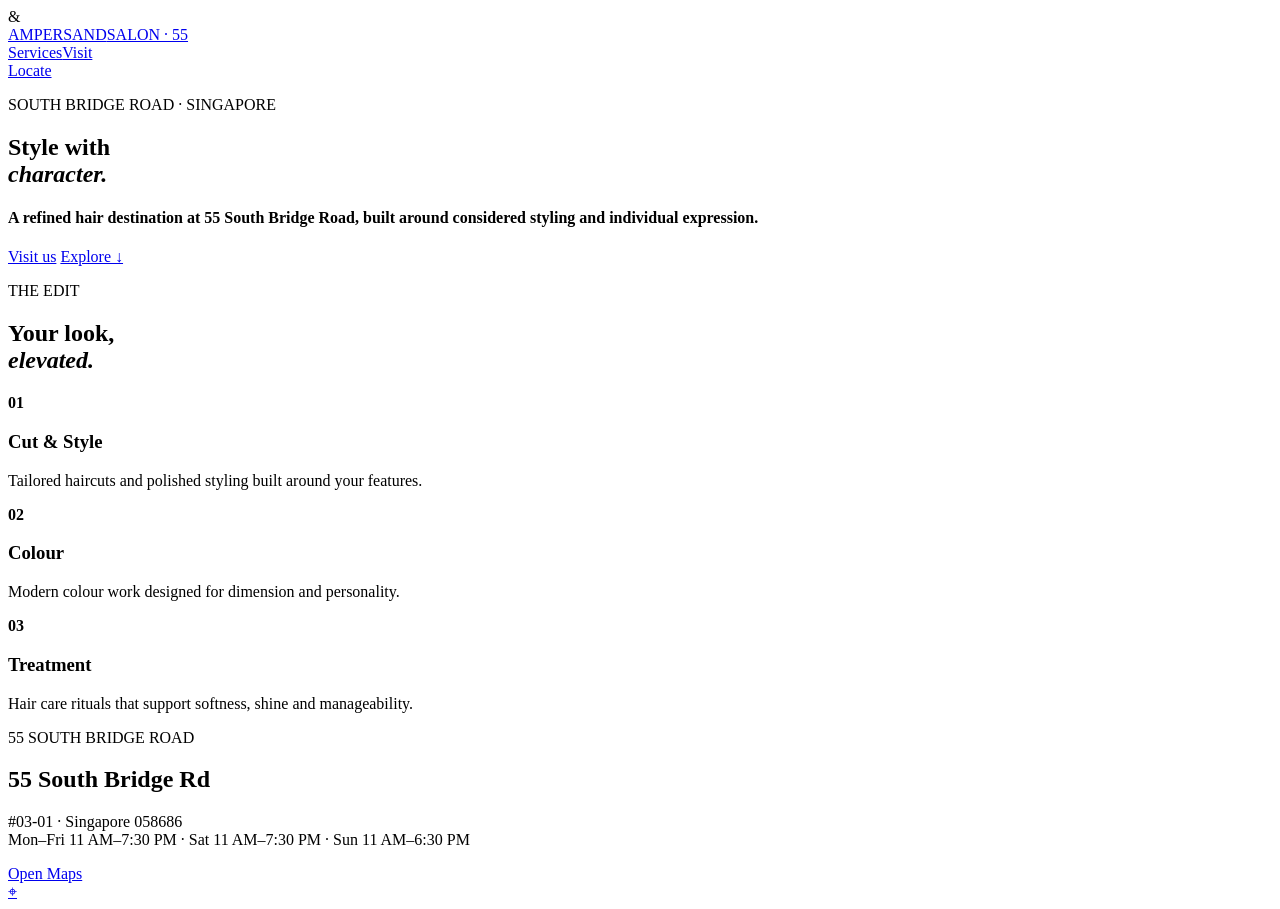
==== index.html @ 70ed7256 "Build Salon 7 website — The Ampersand Salon" ====
<!doctype html><html><head><meta charset="utf-8"><meta name="viewport" content="width=device-width,initial-scale=1"><title>The Ampersand Salon (55) — Singapore</title><link rel="stylesheet" href="style.css"></head><body><div id="loader">&amp;</div><header><a class="logo" href="#home">AMPERSAND<span>SALON · 55</span></a><nav><a href="#services">Services</a><a href="#visit">Visit</a></nav><a class="cta" href="https://www.google.com/maps/search/?api=1&query=55%20South%20Bridge%20Road%20Singapore%20058686">Locate</a></header><main><section id="home" class="hero"><p>SOUTH BRIDGE ROAD · SINGAPORE</p><h1>Style with<br><i>character.</i></h1><h4>A refined hair destination at 55 South Bridge Road, built around considered styling and individual expression.</h4><div><a class="cta" href="#visit">Visit us</a> <a href="#services">Explore ↓</a></div></section><section id="services"><p>THE EDIT</p><h2>Your look,<br><i>elevated.</i></h2><div class="grid"><article><b>01</b><h3>Cut & Style</h3><p>Tailored haircuts and polished styling built around your features.</p></article><article><b>02</b><h3>Colour</h3><p>Modern colour work designed for dimension and personality.</p></article><article><b>03</b><h3>Treatment</h3><p>Hair care rituals that support softness, shine and manageability.</p></article></div></section><section id="visit"><p>55 SOUTH BRIDGE ROAD</p><h2>55 South Bridge Rd</h2><p>#03-01 · Singapore 058686<br>Mon–Fri 11 AM–7:30 PM · Sat 11 AM–7:30 PM · Sun 11 AM–6:30 PM</p><a class="cta" href="https://www.google.com/maps/search/?api=1&query=55%20South%20Bridge%20Road%20Singapore%20058686">Open Maps</a></section></main><a class="float" href="https://www.google.com/maps/search/?api=1&query=55%20South%20Bridge%20Road%20Singapore%20058686">⌖</a><script src="script.js"></script></body></html>
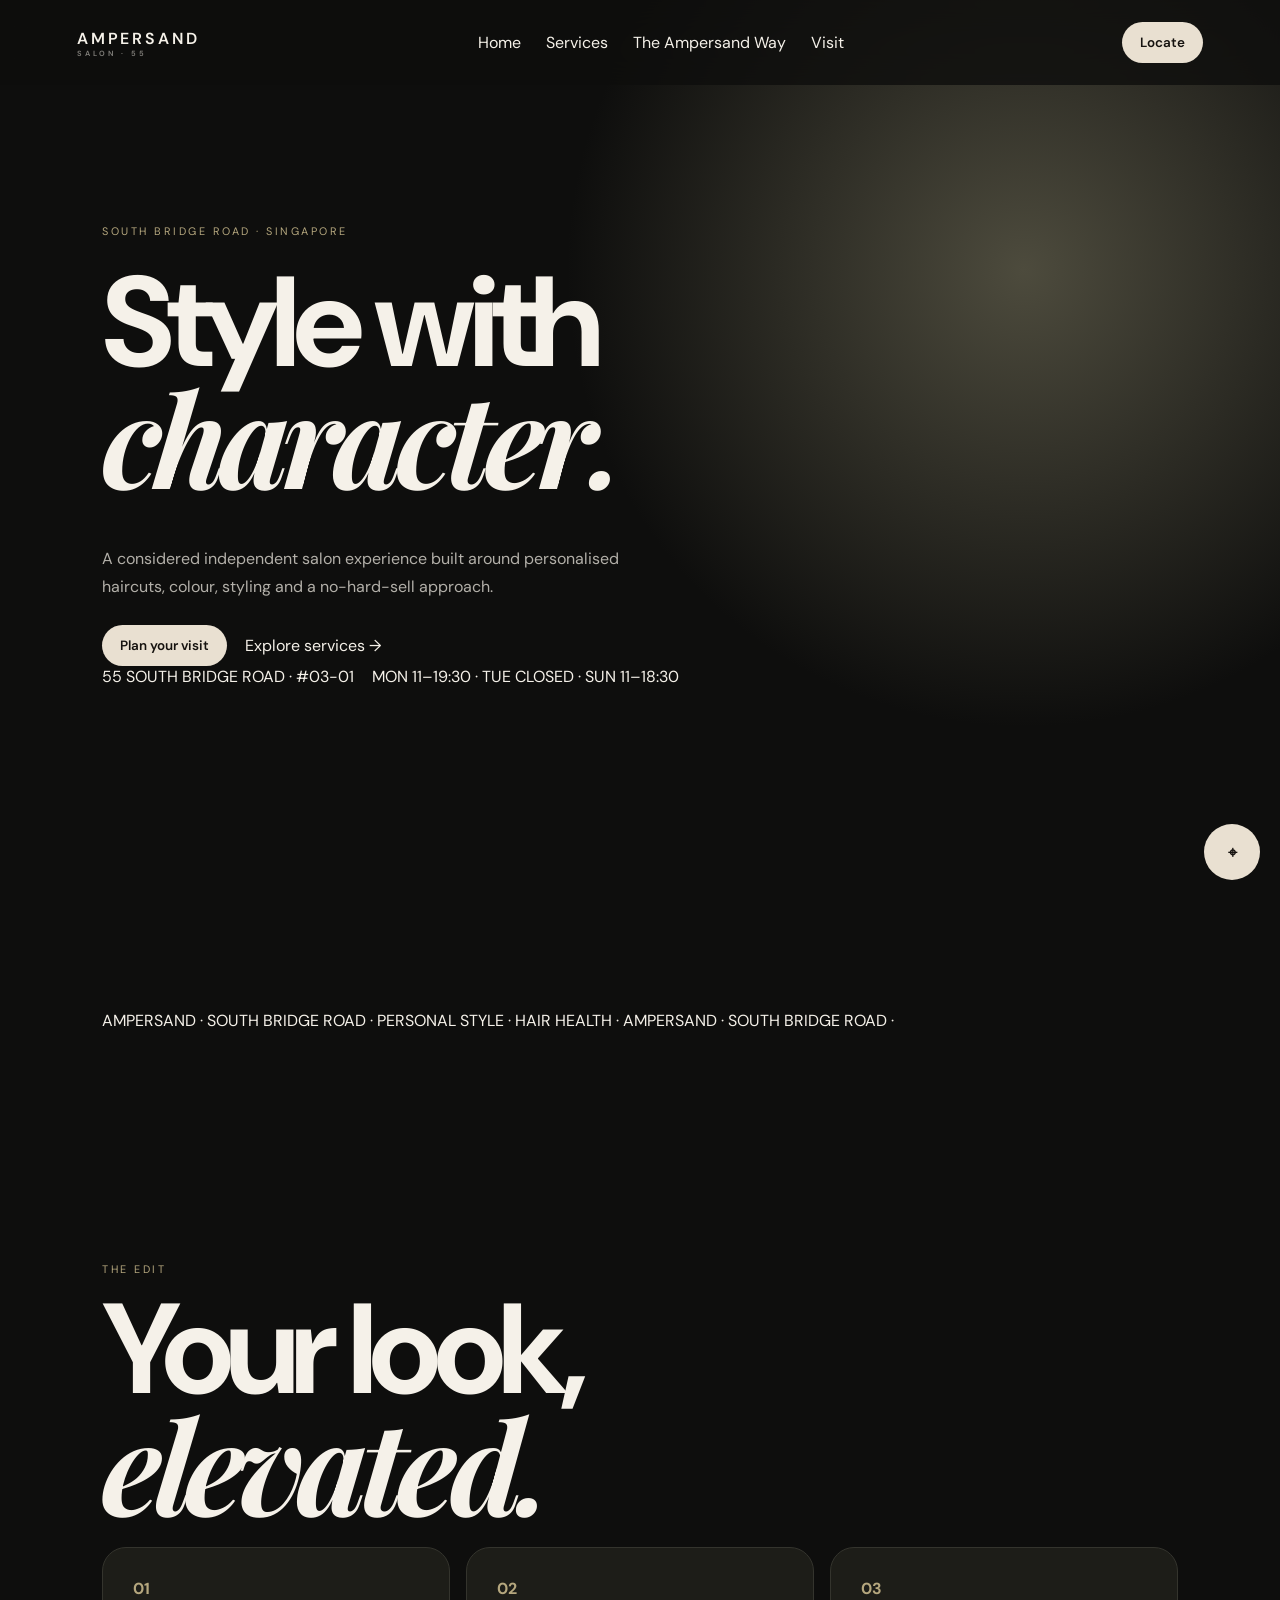
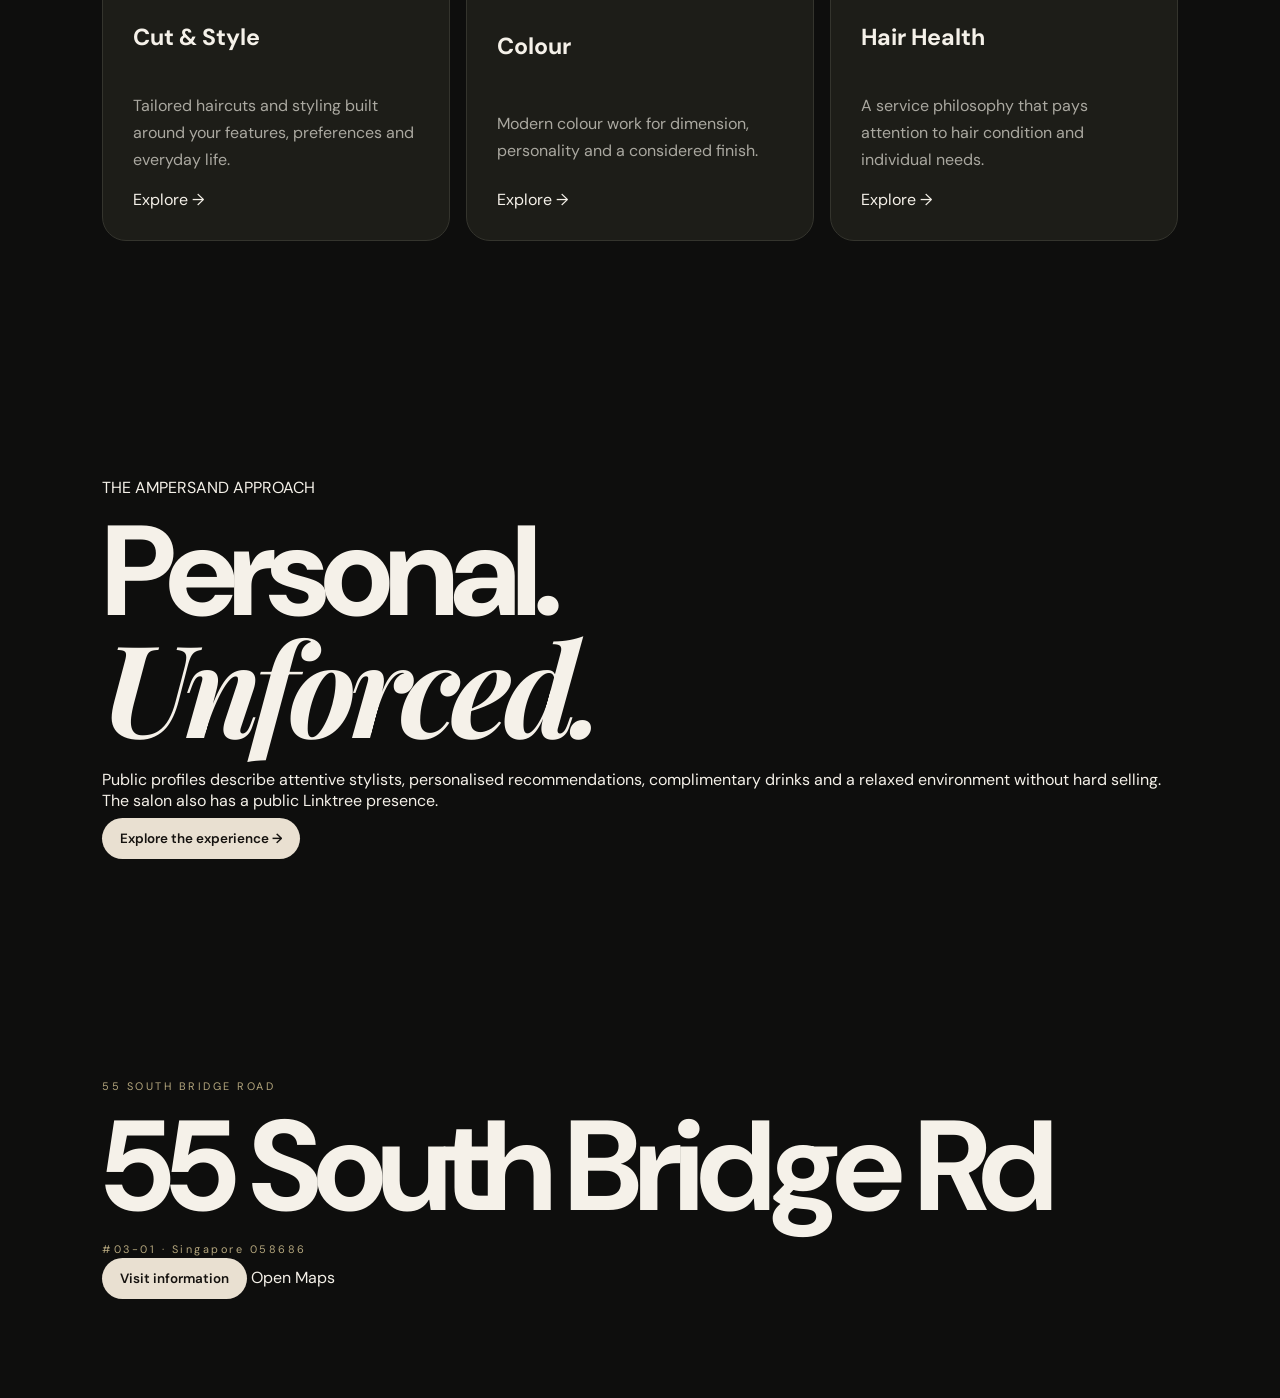
==== commit 38afa494: "Upgrade Salon 7 homepage to multi-page premium experience" ====
--- a/index.html
+++ b/index.html
@@ -1 +1 @@
-<!doctype html><html><head><meta charset="utf-8"><meta name="viewport" content="width=device-width,initial-scale=1"><title>The Ampersand Salon (55) — Singapore</title><link rel="stylesheet" href="style.css"></head><body><div id="loader">&amp;</div><header><a class="logo" href="#home">AMPERSAND<span>SALON · 55</span></a><nav><a href="#services">Services</a><a href="#visit">Visit</a></nav><a class="cta" href="https://www.google.com/maps/search/?api=1&query=55%20South%20Bridge%20Road%20Singapore%20058686">Locate</a></header><main><section id="home" class="hero"><p>SOUTH BRIDGE ROAD · SINGAPORE</p><h1>Style with<br><i>character.</i></h1><h4>A refined hair destination at 55 South Bridge Road, built around considered styling and individual expression.</h4><div><a class="cta" href="#visit">Visit us</a> <a href="#services">Explore ↓</a></div></section><section id="services"><p>THE EDIT</p><h2>Your look,<br><i>elevated.</i></h2><div class="grid"><article><b>01</b><h3>Cut & Style</h3><p>Tailored haircuts and polished styling built around your features.</p></article><article><b>02</b><h3>Colour</h3><p>Modern colour work designed for dimension and personality.</p></article><article><b>03</b><h3>Treatment</h3><p>Hair care rituals that support softness, shine and manageability.</p></article></div></section><section id="visit"><p>55 SOUTH BRIDGE ROAD</p><h2>55 South Bridge Rd</h2><p>#03-01 · Singapore 058686<br>Mon–Fri 11 AM–7:30 PM · Sat 11 AM–7:30 PM · Sun 11 AM–6:30 PM</p><a class="cta" href="https://www.google.com/maps/search/?api=1&query=55%20South%20Bridge%20Road%20Singapore%20058686">Open Maps</a></section></main><a class="float" href="https://www.google.com/maps/search/?api=1&query=55%20South%20Bridge%20Road%20Singapore%20058686">⌖</a><script src="script.js"></script></body></html>+<!doctype html><html lang="en"><head><meta charset="utf-8"><meta name="viewport" content="width=device-width,initial-scale=1"><title>The Ampersand Salon (55) — Singapore</title><link rel="stylesheet" href="style.css"><link rel="stylesheet" href="site.css"></head><body><div id="loader">&amp;</div><header><a class="logo" href="index.html">AMPERSAND<span>SALON · 55</span></a><nav><a href="index.html">Home</a><a href="services.html">Services</a><a href="experience.html">The Ampersand Way</a><a href="contact.html">Visit</a></nav><a class="cta" href="https://www.google.com/maps/search/?api=1&query=55%20South%20Bridge%20Road%20Singapore%20058686">Locate</a></header><main><section class="hero"><div class="orb"></div><p>SOUTH BRIDGE ROAD · SINGAPORE</p><h1>Style with<br><i>character.</i></h1><h4>A considered independent salon experience built around personalised haircuts, colour, styling and a no-hard-sell approach.</h4><div><a class="cta magnetic" href="contact.html">Plan your visit</a> <a href="services.html">Explore services →</a></div><div class="hero-meta"><span>55 SOUTH BRIDGE ROAD · #03-01</span><span>MON 11–19:30 · TUE CLOSED · SUN 11–18:30</span></div></section><section class="marquee"><div>AMPERSAND · SOUTH BRIDGE ROAD · PERSONAL STYLE · HAIR HEALTH · AMPERSAND · SOUTH BRIDGE ROAD ·</div></section><section class="section reveal"><p>THE EDIT</p><h2>Your look,<br><i>elevated.</i></h2><div class="grid"><article class="tilt"><b>01</b><h3>Cut & Style</h3><p>Tailored haircuts and styling built around your features, preferences and everyday life.</p><a href="services.html#cuts">Explore →</a></article><article class="tilt"><b>02</b><h3>Colour</h3><p>Modern colour work for dimension, personality and a considered finish.</p><a href="services.html#colour">Explore →</a></article><article class="tilt"><b>03</b><h3>Hair Health</h3><p>A service philosophy that pays attention to hair condition and individual needs.</p><a href="experience.html#health">Explore →</a></article></div></section><section class="feature reveal"><div><p>THE AMPERSAND APPROACH</p><h2>Personal.<br><i>Unforced.</i></h2></div><div><p>Public profiles describe attentive stylists, personalised recommendations, complimentary drinks and a relaxed environment without hard selling. The salon also has a public Linktree presence.</p><a class="cta" href="experience.html">Explore the experience →</a></div></section><section class="visit reveal"><p>55 SOUTH BRIDGE ROAD</p><h2>55 South Bridge Rd</h2><p>#03-01 · Singapore 058686</p><div><a class="cta" href="contact.html">Visit information</a> <a href="https://www.google.com/maps/search/?api=1&query=55%20South%20Bridge%20Road%20Singapore%20058686">Open Maps</a></div></section></main><a class="float" href="https://www.google.com/maps/search/?api=1&query=55%20South%20Bridge%20Road%20Singapore%20058686">⌖</a><script src="script.js"></script><script src="site.js"></script></body></html>
--- a/style.css
+++ b/style.css
@@ -0,0 +1 @@
+@import url('https://fonts.googleapis.com/css2?family=DM+Sans:wght@400;600&family=Playfair+Display:ital,wght@0,500;1,500&display=swap');*{box-sizing:border-box}html{scroll-behavior:smooth}body{margin:0;background:#0e0e0d;color:#f5f1e9;font-family:DM Sans,sans-serif}header{position:fixed;z-index:5;width:100%;top:0;padding:22px 6vw;display:flex;justify-content:space-between;align-items:center;background:#0e0e0dcc;backdrop-filter:blur(16px)}a{color:inherit;text-decoration:none}.logo{font-weight:600;letter-spacing:.18em}.logo span{display:block;font-size:.47rem;opacity:.5}nav{display:none;gap:25px}.cta{background:#e9e0d1;color:#15120f;padding:12px 18px;border-radius:999px;font-weight:600;font-size:.84rem}.hero{min-height:100svh;padding:150px 8vw;display:flex;flex-direction:column;justify-content:center;background:radial-gradient(circle at 80% 30%,#4d4b3d,transparent 38%)}.hero>p,section>p{font-size:.68rem;letter-spacing:.23em;color:#b5a77e}.hero h1,h2{font-size:clamp(3.3rem,11vw,8rem);line-height:.88;letter-spacing:-.06em;margin:18px 0}.hero i,h2 i{font-family:'Playfair Display',serif}.hero h4{max-width:570px;color:#b3b0a9;line-height:1.7;font-weight:400;margin:25px 0}.hero div{display:flex;gap:18px;flex-wrap:wrap;align-items:center}section:not(.hero){padding:110px 8vw}#services{background:#171714}.grid{display:grid;gap:16px}.grid article{min-height:250px;padding:30px;border:1px solid #34342d;border-radius:24px;background:#1d1d18;display:flex;flex-direction:column;justify-content:space-between;transition:.45s}.grid article:hover{transform:translateY(-8px)}.grid b{color:#b5a77e}.grid h3{font-size:1.45rem}.grid p,#visit p{color:#aaa8a0;line-height:1.7}#visit{text-align:center;background:radial-gradient(circle at 50% 0,#38372d,#0e0e0d 62%)}#visit h2{font-size:clamp(2.7rem,9vw,6rem)}#visit a{display:inline-block;margin:8px}.float{position:fixed;z-index:6;right:20px;bottom:20px;width:56px;height:56px;border-radius:50%;display:grid;place-items:center;background:#e9e0d1;color:#15120f;font-weight:700}#loader{position:fixed;z-index:20;inset:0;display:grid;place-items:center;background:#0e0e0d;font-size:4rem;transition:.8s}@media(min-width:800px){nav{display:flex}.grid{grid-template-columns:repeat(3,1fr)}}
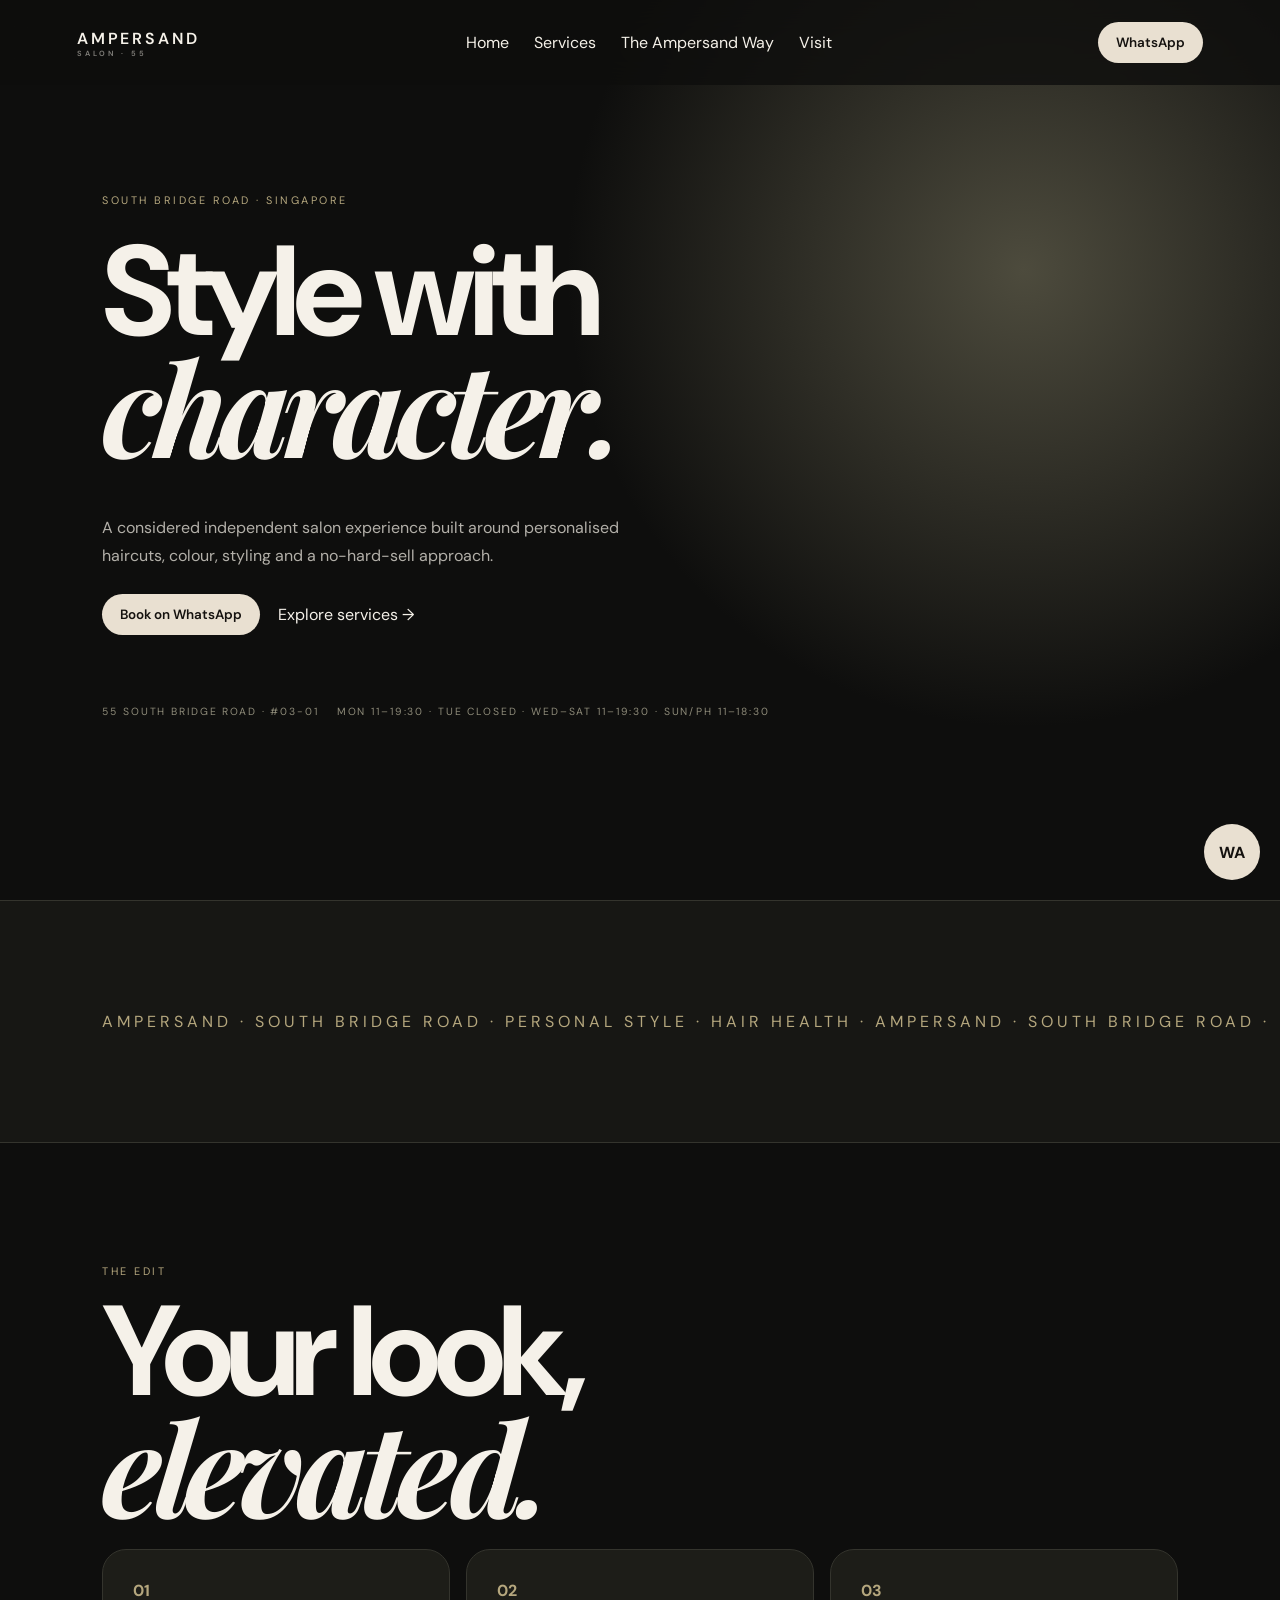
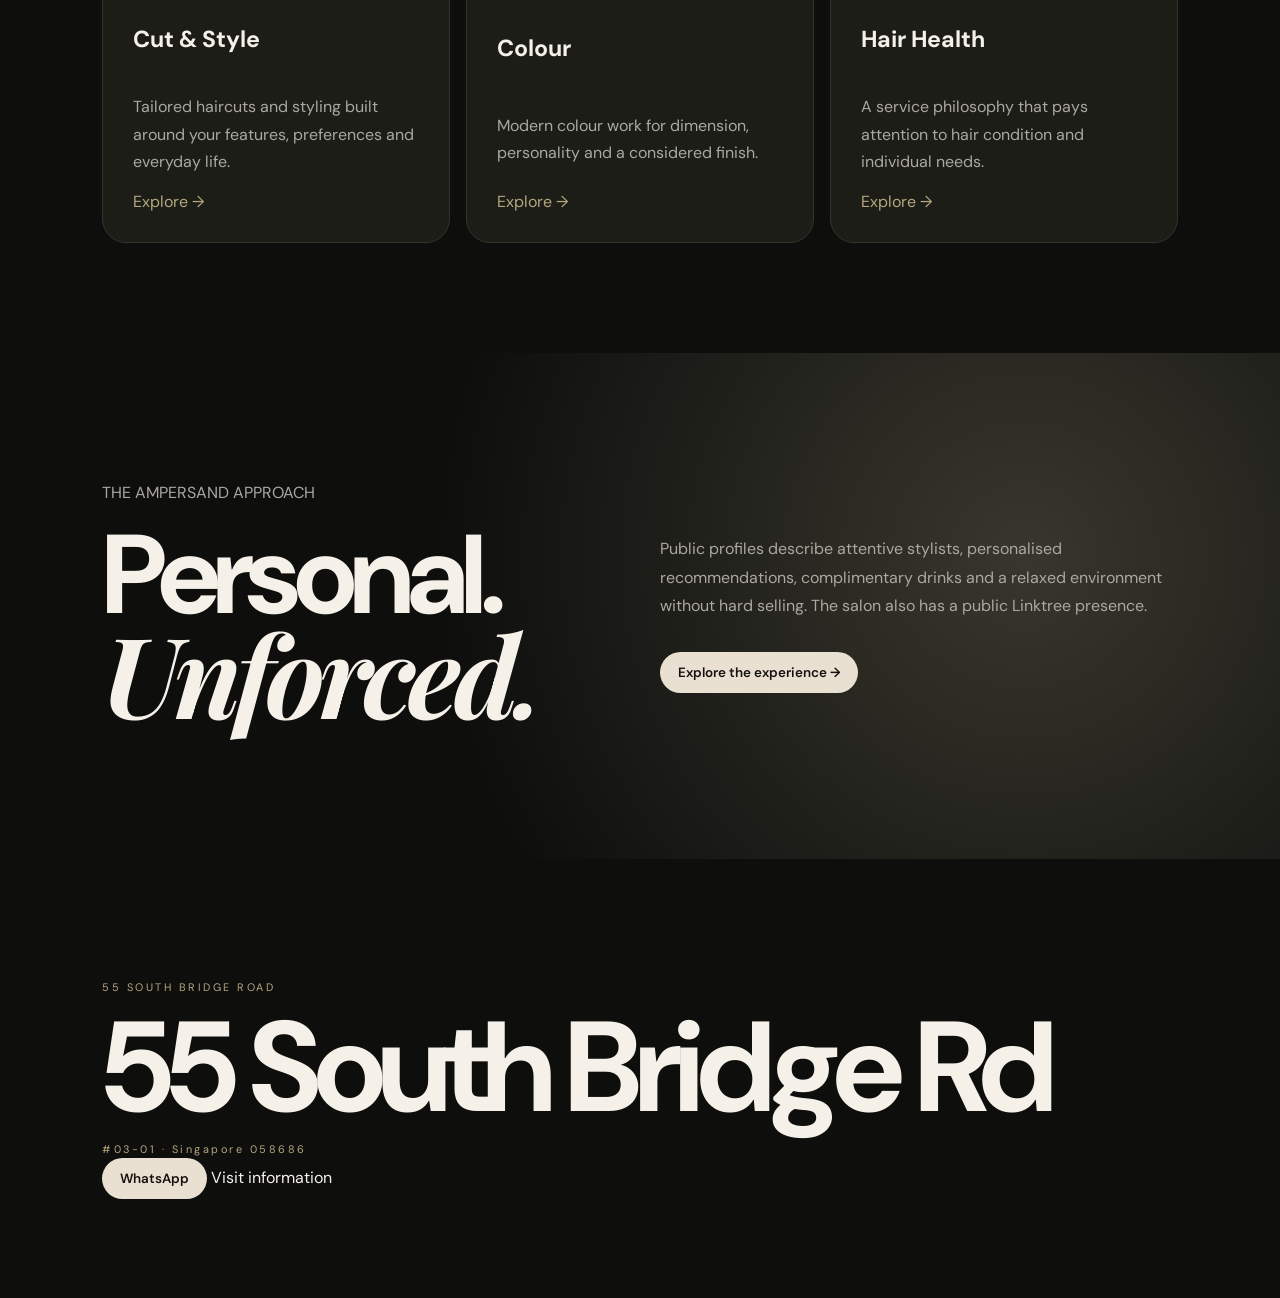
==== commit 2a88f528: "Complete Salon 7 homepage conversion and WhatsApp requirements" ====
--- a/index.html
+++ b/index.html
@@ -1 +1 @@
-<!doctype html><html lang="en"><head><meta charset="utf-8"><meta name="viewport" content="width=device-width,initial-scale=1"><title>The Ampersand Salon (55) — Singapore</title><link rel="stylesheet" href="style.css"><link rel="stylesheet" href="site.css"></head><body><div id="loader">&amp;</div><header><a class="logo" href="index.html">AMPERSAND<span>SALON · 55</span></a><nav><a href="index.html">Home</a><a href="services.html">Services</a><a href="experience.html">The Ampersand Way</a><a href="contact.html">Visit</a></nav><a class="cta" href="https://www.google.com/maps/search/?api=1&query=55%20South%20Bridge%20Road%20Singapore%20058686">Locate</a></header><main><section class="hero"><div class="orb"></div><p>SOUTH BRIDGE ROAD · SINGAPORE</p><h1>Style with<br><i>character.</i></h1><h4>A considered independent salon experience built around personalised haircuts, colour, styling and a no-hard-sell approach.</h4><div><a class="cta magnetic" href="contact.html">Plan your visit</a> <a href="services.html">Explore services →</a></div><div class="hero-meta"><span>55 SOUTH BRIDGE ROAD · #03-01</span><span>MON 11–19:30 · TUE CLOSED · SUN 11–18:30</span></div></section><section class="marquee"><div>AMPERSAND · SOUTH BRIDGE ROAD · PERSONAL STYLE · HAIR HEALTH · AMPERSAND · SOUTH BRIDGE ROAD ·</div></section><section class="section reveal"><p>THE EDIT</p><h2>Your look,<br><i>elevated.</i></h2><div class="grid"><article class="tilt"><b>01</b><h3>Cut & Style</h3><p>Tailored haircuts and styling built around your features, preferences and everyday life.</p><a href="services.html#cuts">Explore →</a></article><article class="tilt"><b>02</b><h3>Colour</h3><p>Modern colour work for dimension, personality and a considered finish.</p><a href="services.html#colour">Explore →</a></article><article class="tilt"><b>03</b><h3>Hair Health</h3><p>A service philosophy that pays attention to hair condition and individual needs.</p><a href="experience.html#health">Explore →</a></article></div></section><section class="feature reveal"><div><p>THE AMPERSAND APPROACH</p><h2>Personal.<br><i>Unforced.</i></h2></div><div><p>Public profiles describe attentive stylists, personalised recommendations, complimentary drinks and a relaxed environment without hard selling. The salon also has a public Linktree presence.</p><a class="cta" href="experience.html">Explore the experience →</a></div></section><section class="visit reveal"><p>55 SOUTH BRIDGE ROAD</p><h2>55 South Bridge Rd</h2><p>#03-01 · Singapore 058686</p><div><a class="cta" href="contact.html">Visit information</a> <a href="https://www.google.com/maps/search/?api=1&query=55%20South%20Bridge%20Road%20Singapore%20058686">Open Maps</a></div></section></main><a class="float" href="https://www.google.com/maps/search/?api=1&query=55%20South%20Bridge%20Road%20Singapore%20058686">⌖</a><script src="script.js"></script><script src="site.js"></script></body></html>+<!doctype html><html lang="en"><head><meta charset="utf-8"><meta name="viewport" content="width=device-width,initial-scale=1"><title>The Ampersand Salon (55) — Singapore</title><link rel="stylesheet" href="style.css"><link rel="stylesheet" href="site.css"></head><body><div id="loader"><strong>&amp;</strong><span>AMPERSAND · SALON 55</span></div><header><a class="logo" href="index.html">AMPERSAND<span>SALON · 55</span></a><nav><a href="index.html">Home</a><a href="services.html">Services</a><a href="experience.html">The Ampersand Way</a><a href="contact.html">Visit</a></nav><a class="cta" href="https://wa.me/6584555584?text=Hi%20The%20Ampersand%20Salon%20%2855%29%2C%20I%27d%20like%20to%20book%20an%20appointment.">WhatsApp</a></header><main><section class="hero"><div class="orb"></div><p>SOUTH BRIDGE ROAD · SINGAPORE</p><h1>Style with<br><i>character.</i></h1><h4>A considered independent salon experience built around personalised haircuts, colour, styling and a no-hard-sell approach.</h4><div><a class="cta magnetic" href="https://wa.me/6584555584?text=Hi%20The%20Ampersand%20Salon%20%2855%29%2C%20I%27d%20like%20to%20book%20an%20appointment.">Book on WhatsApp</a> <a href="services.html">Explore services →</a></div><div class="hero-meta"><span>55 SOUTH BRIDGE ROAD · #03-01</span><span>MON 11–19:30 · TUE CLOSED · WED–SAT 11–19:30 · SUN/PH 11–18:30</span></div></section><section class="marquee"><div>AMPERSAND · SOUTH BRIDGE ROAD · PERSONAL STYLE · HAIR HEALTH · AMPERSAND · SOUTH BRIDGE ROAD ·</div></section><section class="section reveal"><p>THE EDIT</p><h2>Your look,<br><i>elevated.</i></h2><div class="grid"><article class="tilt"><b>01</b><h3>Cut & Style</h3><p>Tailored haircuts and styling built around your features, preferences and everyday life.</p><a href="services.html#cuts">Explore →</a></article><article class="tilt"><b>02</b><h3>Colour</h3><p>Modern colour work for dimension, personality and a considered finish.</p><a href="services.html#colour">Explore →</a></article><article class="tilt"><b>03</b><h3>Hair Health</h3><p>A service philosophy that pays attention to hair condition and individual needs.</p><a href="experience.html#health">Explore →</a></article></div></section><section class="feature reveal"><div><p>THE AMPERSAND APPROACH</p><h2>Personal.<br><i>Unforced.</i></h2></div><div><p>Public profiles describe attentive stylists, personalised recommendations, complimentary drinks and a relaxed environment without hard selling. The salon also has a public Linktree presence.</p><a class="cta" href="experience.html">Explore the experience →</a></div></section><section class="visit reveal"><p>55 SOUTH BRIDGE ROAD</p><h2>55 South Bridge Rd</h2><p>#03-01 · Singapore 058686</p><div><a class="cta" href="https://wa.me/6584555584?text=Hi%20The%20Ampersand%20Salon%20%2855%29%2C%20I%27d%20like%20to%20book%20an%20appointment.">WhatsApp</a> <a href="contact.html">Visit information</a></div></section></main><a class="float" href="https://wa.me/6584555584?text=Hi%20The%20Ampersand%20Salon%20%2855%29%2C%20I%27d%20like%20to%20book%20an%20appointment.">WA</a><script src="script.js"></script><script src="site.js"></script></body></html>
--- a/site.css
+++ b/site.css
@@ -0,0 +1 @@
+:root{--accent:#b5a77e;--line:#34342d}.hero-meta{display:flex;gap:28px;flex-wrap:wrap;margin-top:70px;font-size:.65rem;letter-spacing:.18em;color:#8e8b79}.marquee{overflow:hidden;border-block:1px solid var(--line);padding:18px 0;white-space:nowrap;background:#171714}.marquee div{width:max-content;animation:marquee 28s linear infinite;letter-spacing:.25em;color:#b5a77e}.feature{padding:110px 7vw;display:grid;gap:40px;align-items:center;background:radial-gradient(circle at 80% 40%,#38372d,#0e0e0d 55%)}.feature p{color:#aaa8a0;line-height:1.8;max-width:560px}.feature h2{font-size:clamp(3rem,9vw,7rem)}.feature .cta{display:inline-block;margin-top:15px}.reveal{opacity:0;transform:translateY(35px);transition:opacity .8s ease,transform .8s ease}.reveal.visible{opacity:1;transform:none}.tilt{transform-style:preserve-3d;will-change:transform}.tilt a{color:var(--accent);text-decoration:none}.page{min-height:100svh;padding:150px 7vw 90px}.page-hero{max-width:900px;margin-bottom:80px}.page-hero h1{font-size:clamp(3.5rem,11vw,9rem);line-height:.88;letter-spacing:-.06em}.page-hero h1 i{font-family:'Playfair Display',serif}.service-list{display:grid;gap:18px}.service-row{display:grid;grid-template-columns:60px 1fr auto;gap:20px;align-items:start;padding:28px 0;border-top:1px solid var(--line)}.service-row h2{font-size:clamp(1.5rem,4vw,3rem);margin:0 0 8px}.service-row p{color:#aaa8a0;line-height:1.7;max-width:650px}.service-row span{color:var(--accent)}.contact-grid{display:grid;gap:20px}.contact-card{padding:30px;border:1px solid var(--line);border-radius:24px;background:#1d1d18}.contact-card h3{font-size:1.5rem}.contact-card p{color:#aaa8a0;line-height:1.7}.big-link{font-size:clamp(1.5rem,5vw,4rem);word-break:break-word}.page-nav{display:flex;gap:10px;flex-wrap:wrap;margin-top:50px}.page-nav a{padding:11px 15px;border:1px solid var(--line);border-radius:999px;text-decoration:none}.page-nav a:hover{background:#e9e0d1;color:#15120f}@keyframes marquee{to{transform:translateX(-50%)}}@media(min-width:800px){.feature{grid-template-columns:1fr 1fr}.service-list{max-width:1100px}.contact-grid{grid-template-columns:1fr 1fr}.page{padding-left:10vw;padding-right:10vw}}.map-block{margin-top:90px;padding-top:55px;border-top:1px solid var(--line)}.map-block h2{font-size:clamp(2.5rem,7vw,6rem);line-height:.95;margin:0 0 28px}.map-block iframe{display:block;width:100%;height:min(62vw,520px);min-height:300px;border:1px solid var(--line);border-radius:28px;margin-bottom:18px}.map-block .cta,.map-block .btn{display:inline-block}.float{z-index:50}#loader strong{font-size:clamp(2rem,8vw,5rem);letter-spacing:.18em}#loader span{font-size:.65rem;letter-spacing:.35em;color:#aaa}body:has(#loader){overflow:hidden}@media(max-width:640px){.service-row{grid-template-columns:32px 1fr}.service-row strong{grid-column:2}.map-block iframe{height:70vw;min-height:280px}}
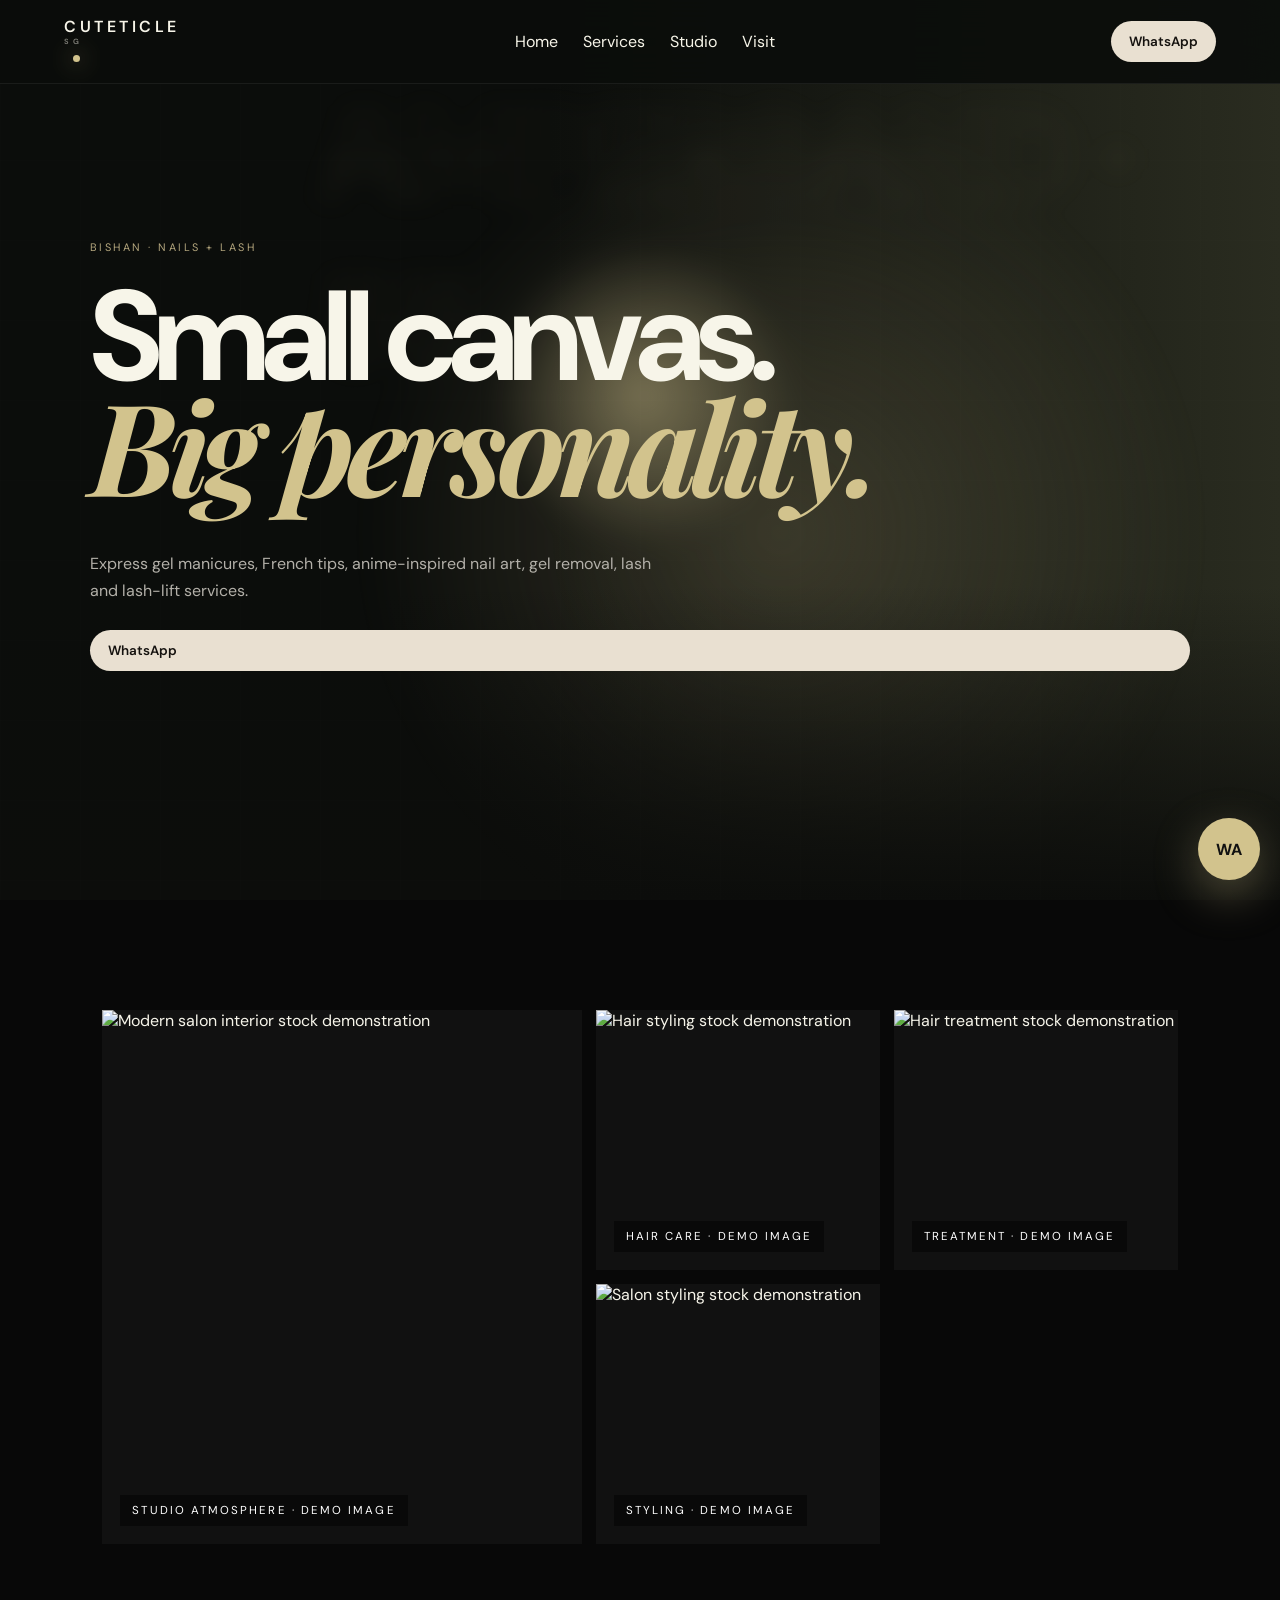
==== commit 88516ddd: "Replace Salon 7 demo with Cuteticle SG pitch build" ====
--- a/index.html
+++ b/index.html
@@ -1 +1 @@
-<!doctype html><html lang="en"><head><meta charset="utf-8"><meta name="viewport" content="width=device-width,initial-scale=1"><title>The Ampersand Salon (55) — Singapore</title><link rel="stylesheet" href="style.css"><link rel="stylesheet" href="site.css"></head><body><div id="loader"><strong>&amp;</strong><span>AMPERSAND · SALON 55</span></div><header><a class="logo" href="index.html">AMPERSAND<span>SALON · 55</span></a><nav><a href="index.html">Home</a><a href="services.html">Services</a><a href="experience.html">The Ampersand Way</a><a href="contact.html">Visit</a></nav><a class="cta" href="https://wa.me/6584555584?text=Hi%20The%20Ampersand%20Salon%20%2855%29%2C%20I%27d%20like%20to%20book%20an%20appointment.">WhatsApp</a></header><main><section class="hero"><div class="orb"></div><p>SOUTH BRIDGE ROAD · SINGAPORE</p><h1>Style with<br><i>character.</i></h1><h4>A considered independent salon experience built around personalised haircuts, colour, styling and a no-hard-sell approach.</h4><div><a class="cta magnetic" href="https://wa.me/6584555584?text=Hi%20The%20Ampersand%20Salon%20%2855%29%2C%20I%27d%20like%20to%20book%20an%20appointment.">Book on WhatsApp</a> <a href="services.html">Explore services →</a></div><div class="hero-meta"><span>55 SOUTH BRIDGE ROAD · #03-01</span><span>MON 11–19:30 · TUE CLOSED · WED–SAT 11–19:30 · SUN/PH 11–18:30</span></div></section><section class="marquee"><div>AMPERSAND · SOUTH BRIDGE ROAD · PERSONAL STYLE · HAIR HEALTH · AMPERSAND · SOUTH BRIDGE ROAD ·</div></section><section class="section reveal"><p>THE EDIT</p><h2>Your look,<br><i>elevated.</i></h2><div class="grid"><article class="tilt"><b>01</b><h3>Cut & Style</h3><p>Tailored haircuts and styling built around your features, preferences and everyday life.</p><a href="services.html#cuts">Explore →</a></article><article class="tilt"><b>02</b><h3>Colour</h3><p>Modern colour work for dimension, personality and a considered finish.</p><a href="services.html#colour">Explore →</a></article><article class="tilt"><b>03</b><h3>Hair Health</h3><p>A service philosophy that pays attention to hair condition and individual needs.</p><a href="experience.html#health">Explore →</a></article></div></section><section class="feature reveal"><div><p>THE AMPERSAND APPROACH</p><h2>Personal.<br><i>Unforced.</i></h2></div><div><p>Public profiles describe attentive stylists, personalised recommendations, complimentary drinks and a relaxed environment without hard selling. The salon also has a public Linktree presence.</p><a class="cta" href="experience.html">Explore the experience →</a></div></section><section class="visit reveal"><p>55 SOUTH BRIDGE ROAD</p><h2>55 South Bridge Rd</h2><p>#03-01 · Singapore 058686</p><div><a class="cta" href="https://wa.me/6584555584?text=Hi%20The%20Ampersand%20Salon%20%2855%29%2C%20I%27d%20like%20to%20book%20an%20appointment.">WhatsApp</a> <a href="contact.html">Visit information</a></div></section></main><a class="float" href="https://wa.me/6584555584?text=Hi%20The%20Ampersand%20Salon%20%2855%29%2C%20I%27d%20like%20to%20book%20an%20appointment.">WA</a><script src="script.js"></script><script src="site.js"></script></body></html>+<!doctype html><html><head><meta charset="utf-8"><meta name="viewport" content="width=device-width,initial-scale=1"><title>Cuteticle SG — Singapore</title><link rel="stylesheet" href="style.css"><link rel="stylesheet" href="site.css"></head><body><div id="loader">CUTETICLE</div><header><a class="logo" href="index.html">CUTETICLE<span>SG</span></a><nav><a href="index.html">Home</a><a href="services.html">Services</a><a href="experience.html">Studio</a><a href="contact.html">Visit</a></nav><a class="cta" href="https://wa.me/6588855934">WhatsApp</a></header><main><section class="hero"><p>BISHAN · NAILS + LASH</p><h1>Small canvas.<br><i>Big personality.</i></h1><h4>Express gel manicures, French tips, anime-inspired nail art, gel removal, lash and lash-lift services.</h4><a class="cta" href="https://wa.me/6588855934?text=Hi%20Cuteticle%20SG%2C%20I%20would%20like%20to%20enquire%20about%20an%20appointment.">WhatsApp</a></section></main><a class="float" href="https://wa.me/6588855934">WA</a><script src="script.js"></script><script src="site.js"></script><script src="pitch-v5-loader.js"></script></body></html>
--- a/site.css
+++ b/site.css
@@ -1 +1 @@
-:root{--accent:#b5a77e;--line:#34342d}.hero-meta{display:flex;gap:28px;flex-wrap:wrap;margin-top:70px;font-size:.65rem;letter-spacing:.18em;color:#8e8b79}.marquee{overflow:hidden;border-block:1px solid var(--line);padding:18px 0;white-space:nowrap;background:#171714}.marquee div{width:max-content;animation:marquee 28s linear infinite;letter-spacing:.25em;color:#b5a77e}.feature{padding:110px 7vw;display:grid;gap:40px;align-items:center;background:radial-gradient(circle at 80% 40%,#38372d,#0e0e0d 55%)}.feature p{color:#aaa8a0;line-height:1.8;max-width:560px}.feature h2{font-size:clamp(3rem,9vw,7rem)}.feature .cta{display:inline-block;margin-top:15px}.reveal{opacity:0;transform:translateY(35px);transition:opacity .8s ease,transform .8s ease}.reveal.visible{opacity:1;transform:none}.tilt{transform-style:preserve-3d;will-change:transform}.tilt a{color:var(--accent);text-decoration:none}.page{min-height:100svh;padding:150px 7vw 90px}.page-hero{max-width:900px;margin-bottom:80px}.page-hero h1{font-size:clamp(3.5rem,11vw,9rem);line-height:.88;letter-spacing:-.06em}.page-hero h1 i{font-family:'Playfair Display',serif}.service-list{display:grid;gap:18px}.service-row{display:grid;grid-template-columns:60px 1fr auto;gap:20px;align-items:start;padding:28px 0;border-top:1px solid var(--line)}.service-row h2{font-size:clamp(1.5rem,4vw,3rem);margin:0 0 8px}.service-row p{color:#aaa8a0;line-height:1.7;max-width:650px}.service-row span{color:var(--accent)}.contact-grid{display:grid;gap:20px}.contact-card{padding:30px;border:1px solid var(--line);border-radius:24px;background:#1d1d18}.contact-card h3{font-size:1.5rem}.contact-card p{color:#aaa8a0;line-height:1.7}.big-link{font-size:clamp(1.5rem,5vw,4rem);word-break:break-word}.page-nav{display:flex;gap:10px;flex-wrap:wrap;margin-top:50px}.page-nav a{padding:11px 15px;border:1px solid var(--line);border-radius:999px;text-decoration:none}.page-nav a:hover{background:#e9e0d1;color:#15120f}@keyframes marquee{to{transform:translateX(-50%)}}@media(min-width:800px){.feature{grid-template-columns:1fr 1fr}.service-list{max-width:1100px}.contact-grid{grid-template-columns:1fr 1fr}.page{padding-left:10vw;padding-right:10vw}}.map-block{margin-top:90px;padding-top:55px;border-top:1px solid var(--line)}.map-block h2{font-size:clamp(2.5rem,7vw,6rem);line-height:.95;margin:0 0 28px}.map-block iframe{display:block;width:100%;height:min(62vw,520px);min-height:300px;border:1px solid var(--line);border-radius:28px;margin-bottom:18px}.map-block .cta,.map-block .btn{display:inline-block}.float{z-index:50}#loader strong{font-size:clamp(2rem,8vw,5rem);letter-spacing:.18em}#loader span{font-size:.65rem;letter-spacing:.35em;color:#aaa}body:has(#loader){overflow:hidden}@media(max-width:640px){.service-row{grid-template-columns:32px 1fr}.service-row strong{grid-column:2}.map-block iframe{height:70vw;min-height:280px}}+:root{--a:#d2c38d;--s:#efe8c9;--bg:#0c0d0b;--p:#191a14;--ink:#f5f3e9;--line:color-mix(in srgb,var(--a) 25%,transparent)}html{scroll-behavior:smooth}body{background:radial-gradient(circle at 80% 0,color-mix(in srgb,var(--a) 20%,transparent),transparent 35%),var(--bg)!important;color:var(--ink)!important}body:before{content:"";position:fixed;inset:0;pointer-events:none;z-index:1;opacity:.06;background-image:linear-gradient(#fff2 1px,transparent 1px),linear-gradient(90deg,#fff2 1px,transparent 1px);background-size:80px 80px}header{z-index:60!important;border-bottom:1px solid #fff1;padding:16px 5vw!important;transition:.35s}header.scrolled{background:#000c!important;backdrop-filter:blur(22px);box-shadow:0 10px 40px #0006}.logo{letter-spacing:.22em}.logo:after{content:"";display:inline-block;width:7px;height:7px;margin-left:9px;border-radius:50%;background:var(--a);box-shadow:0 0 18px var(--a)}nav a{position:relative}nav a:after{content:"";position:absolute;left:0;right:0;bottom:-7px;height:1px;background:var(--a);transform:scaleX(0);transition:.3s}nav a:hover:after{transform:scaleX(1)}.navcta,.btn{background:var(--s)!important;color:#111!important;box-shadow:0 10px 35px color-mix(in srgb,var(--a) 20%,transparent)!important;transition:.3s}.navcta:hover,.btn:hover{transform:translateY(-3px);box-shadow:0 18px 55px color-mix(in srgb,var(--a) 35%,transparent)!important}.hero{min-height:100svh;padding-top:180px!important;isolation:isolate;overflow:hidden}.hero:before{content:"";position:absolute;width:72vw;height:72vw;right:-30%;top:8%;border-radius:50%;background:radial-gradient(circle at 35% 35%,color-mix(in srgb,var(--a) 48%,transparent),transparent 18%),radial-gradient(circle,color-mix(in srgb,var(--a) 20%,transparent),transparent 65%);filter:blur(12px);animation:hfloat 11s ease-in-out infinite;z-index:-1}.hero:after{content:"";position:absolute;inset:auto 0 0;height:35%;background:linear-gradient(transparent,var(--bg));z-index:-1}.hero h1{font-size:clamp(4rem,12vw,11rem)!important;max-width:1100px}.hero h1 i,.page-hero h1 i{color:var(--a)}.eyebrow{color:var(--a)!important;font-weight:700}.lead{font-size:clamp(1rem,1.5vw,1.25rem)!important;max-width:650px!important}.hero-meta{border-top:1px solid var(--line);padding-top:20px}.marquee{background:var(--p)!important;border-color:var(--line)!important}.marquee div{color:var(--a)!important;font-weight:700}.section{position:relative;background:linear-gradient(var(--bg),var(--p))!important;overflow:hidden}.section:before{content:"01";position:absolute;right:5vw;top:40px;font-size:16vw;font-weight:900;color:transparent;-webkit-text-stroke:1px color-mix(in srgb,var(--a) 18%,transparent)}.cards{grid-template-columns:repeat(3,minmax(0,1fr))!important;gap:20px!important}.cards article{position:relative;min-height:430px!important;overflow:hidden;border:1px solid var(--line)!important;border-radius:30px!important;background:var(--p)!important;box-shadow:0 20px 70px #0005;transition:.55s}.cards article:before{content:"";position:absolute;inset:0;background-size:cover;background-position:center;opacity:.32;transition:.8s}.cards article:nth-child(1):before{background-image:url('https://images.unsplash.com/photo-1522337360788-8b13dee7a37e?auto=format&fit=crop&w=1200&q=85')}.cards article:nth-child(2):before{background-image:url('https://images.unsplash.com/photo-1560066984-138dadb4c035?auto=format&fit=crop&w=1200&q=85')}.cards article:nth-child(3):before{background-image:url('https://images.unsplash.com/photo-1521590832167-7bcbfaa6381f?auto=format&fit=crop&w=1200&q=85')}.cards article:after{content:"";position:absolute;inset:0;background:linear-gradient(180deg,transparent 10%,var(--p) 78%)}.cards article>*{position:relative;z-index:2}.cards article:hover{transform:translateY(-12px);border-color:color-mix(in srgb,var(--a) 65%,transparent)!important;box-shadow:0 35px 95px #0008}.cards article:hover:before{transform:scale(1.08);opacity:.5}.cards h3{font-size:clamp(1.5rem,2vw,2rem)!important}.cards a{color:var(--a)!important;font-weight:700}.feature{position:relative;overflow:hidden;background:radial-gradient(circle at 85% 30%,color-mix(in srgb,var(--a) 25%,transparent),transparent 38%),var(--p)!important;border-block:1px solid var(--line);min-height:520px}.feature:before{content:"";position:absolute;right:-10vw;top:-15vw;width:48vw;height:48vw;border:1px solid color-mix(in srgb,var(--a) 35%,transparent);border-radius:50%;animation:spin 30s linear infinite}.visit{position:relative;overflow:hidden;background:linear-gradient(135deg,var(--p),var(--bg))!important;border-top:1px solid var(--line)}.visit:before{content:"";position:absolute;width:320px;height:320px;right:-100px;bottom:-120px;border-radius:50%;background:var(--a);filter:blur(120px);opacity:.16}.page{padding-top:170px!important}.page-hero{position:relative;max-width:1050px}.page-hero:after{content:"";position:absolute;right:-5vw;top:0;width:180px;height:180px;border:1px solid var(--line);border-radius:50%}.page-hero h1{font-size:clamp(4rem,12vw,10rem)!important}.service-list{max-width:1200px!important}.service-row{position:relative;padding:42px 0!important;border-color:var(--line)!important;transition:.4s}.service-row:before{content:"";position:absolute;inset:0 -5vw;background:linear-gradient(90deg,color-mix(in srgb,var(--a) 9%,transparent),transparent 65%);opacity:0;transition:.35s;pointer-events:none}.service-row:hover{padding-left:20px!important}.service-row:hover:before{opacity:1}.service-row h2{font-size:clamp(2rem,4vw,4rem)!important}.service-row strong{color:var(--a);font-size:.7rem;letter-spacing:.16em;text-transform:uppercase}.contact-grid{gap:18px!important}.contact-card{position:relative;min-height:240px;padding:34px!important;border-color:var(--line)!important;background:linear-gradient(145deg,var(--p),#0006)!important;border-radius:28px!important;overflow:hidden;transition:.4s}.contact-card:hover{transform:translateY(-7px);border-color:color-mix(in srgb,var(--a) 60%,transparent)!important}.big-link{color:var(--ink);text-decoration:none}.big-link:hover{color:var(--a)}.page-nav a{border-color:var(--line)!important;transition:.3s}.page-nav a:hover{background:var(--s)!important;color:#111!important;transform:translateY(-3px)}.map-block iframe{filter:saturate(.75) contrast(1.05);border-color:var(--line)!important;box-shadow:0 25px 80px #0006}.float{width:62px!important;height:62px!important;background:var(--a)!important;color:#111!important;box-shadow:0 15px 45px color-mix(in srgb,var(--a) 35%,transparent)!important}.float:hover{transform:scale(1.08)}#loader{background:var(--bg)!important;z-index:200!important}#loader:before{content:"";position:absolute;width:45vw;height:45vw;border:1px solid color-mix(in srgb,var(--a) 45%,transparent);border-radius:50%;animation:pulse 2.2s ease-in-out infinite}#loader .loader-mark{position:relative;display:grid;place-items:center;text-align:center;gap:12px}#loader strong{font-size:clamp(2.4rem,8vw,7rem)!important;color:var(--ink)}#loader span{color:var(--a)!important}#loader.is-hidden{opacity:0;pointer-events:none}body.is-loading{overflow:hidden!important}.reveal{opacity:0;transform:translateY(50px) scale(.98)!important;transition:.9s cubic-bezier(.2,.75,.2,1)!important}.reveal.visible{opacity:1;transform:none!important}#scroll-progress{position:fixed;z-index:150;top:0;left:0;height:2px;width:0;background:var(--a);box-shadow:0 0 16px var(--a)}@keyframes hfloat{50%{transform:translate3d(-30px,25px,0) scale(1.08)}}@keyframes spin{to{transform:rotate(360deg)}}@keyframes pulse{50%{transform:scale(1.08);opacity:.35}}@media(min-width:800px){.hero{padding-left:10vw!important;padding-right:8vw!important}.section,.feature,.visit{padding-left:10vw!important;padding-right:10vw!important}.service-row{grid-template-columns:70px 1fr 150px!important}.contact-grid{grid-template-columns:repeat(2,minmax(0,1fr))!important}}@media(max-width:799px){header{padding-left:18px!important;padding-right:18px!important}header nav{display:flex!important;position:fixed;left:10px;right:10px;bottom:10px;z-index:90;padding:9px 8px;background:#080808e8;backdrop-filter:blur(22px);border:1px solid var(--line);border-radius:18px;justify-content:space-around;gap:4px;box-shadow:0 15px 50px #0008}header nav a{font-size:.65rem;padding:8px 7px}header .navcta,header .cta{padding:10px 12px;font-size:.7rem}.hero{padding-left:6vw!important;padding-right:6vw!important}.hero h1{font-size:clamp(3.3rem,17vw,6rem)!important}.cards{grid-template-columns:1fr!important}.cards article{min-height:390px!important}.section,.feature,.visit{padding:90px 6vw!important}.page{padding:130px 6vw 110px!important}.page-hero h1{font-size:clamp(3.4rem,17vw,6.5rem)!important}.service-row{grid-template-columns:34px 1fr!important}.service-row strong{grid-column:2;margin-top:10px}.contact-grid{grid-template-columns:1fr!important}.map-block iframe{height:72vw!important;min-height:300px}.float{bottom:78px!important;right:16px!important}.hero:before{width:110vw;height:110vw;right:-50%;top:20%}}
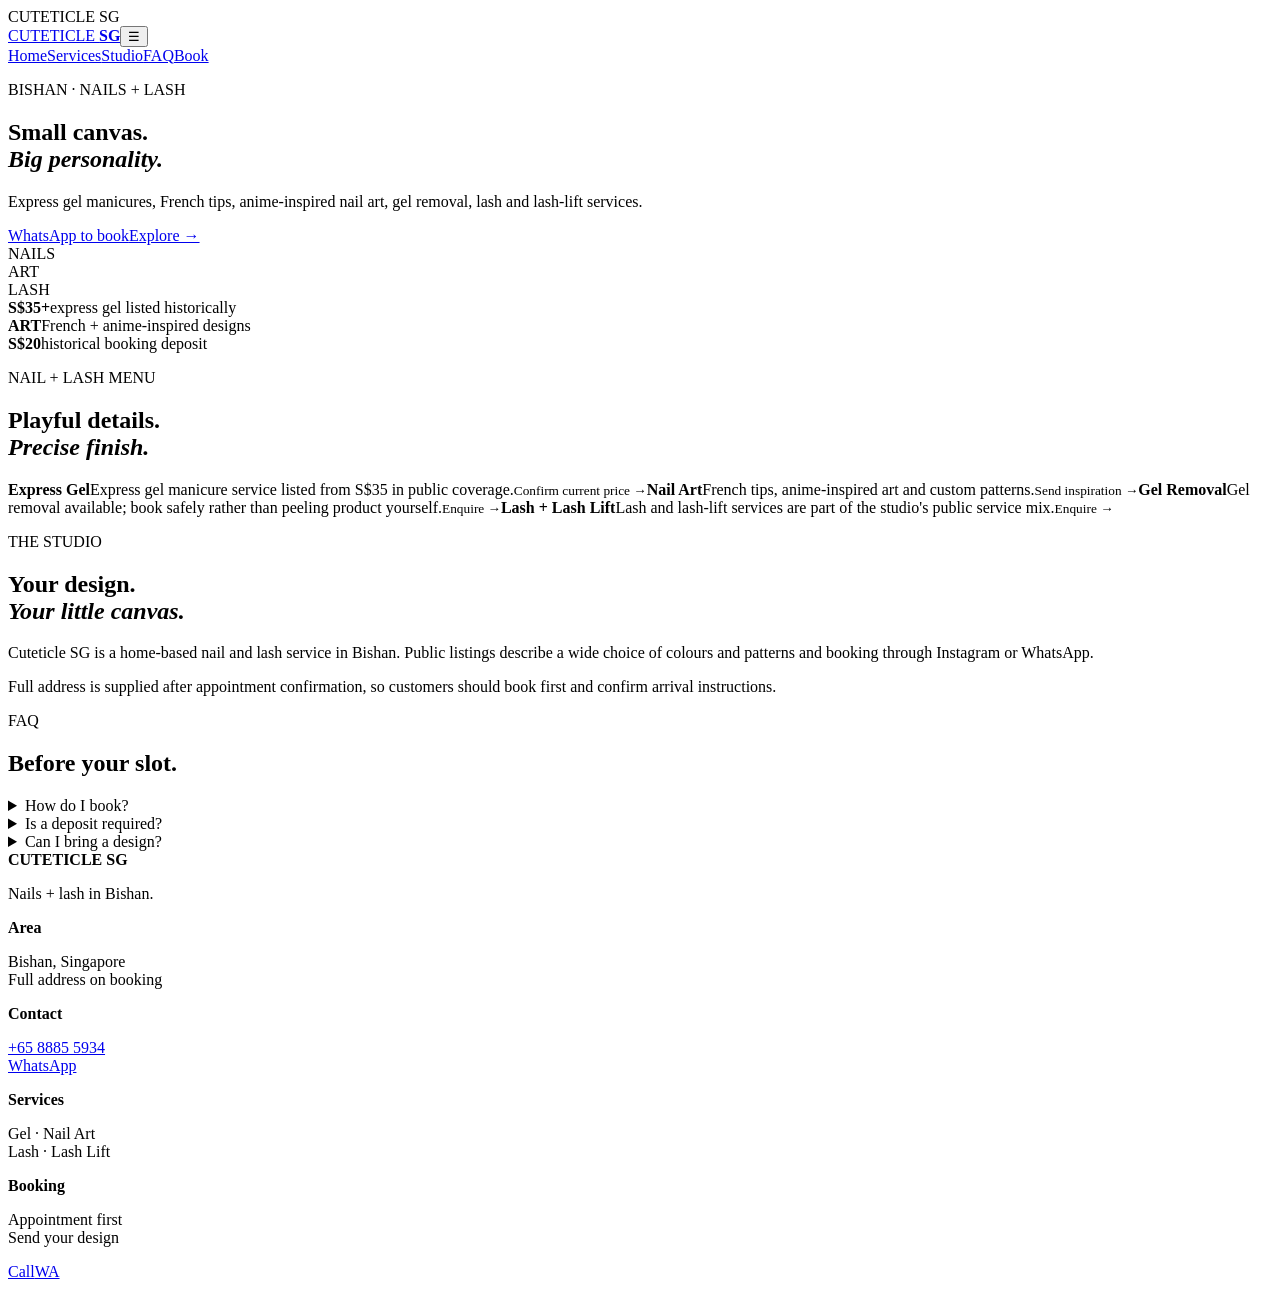
==== commit c882e87d: "Rebuild Cuteticle SG website" ====
--- a/index.html
+++ b/index.html
@@ -1 +1 @@
-<!doctype html><html><head><meta charset="utf-8"><meta name="viewport" content="width=device-width,initial-scale=1"><title>Cuteticle SG — Singapore</title><link rel="stylesheet" href="style.css"><link rel="stylesheet" href="site.css"></head><body><div id="loader">CUTETICLE</div><header><a class="logo" href="index.html">CUTETICLE<span>SG</span></a><nav><a href="index.html">Home</a><a href="services.html">Services</a><a href="experience.html">Studio</a><a href="contact.html">Visit</a></nav><a class="cta" href="https://wa.me/6588855934">WhatsApp</a></header><main><section class="hero"><p>BISHAN · NAILS + LASH</p><h1>Small canvas.<br><i>Big personality.</i></h1><h4>Express gel manicures, French tips, anime-inspired nail art, gel removal, lash and lash-lift services.</h4><a class="cta" href="https://wa.me/6588855934?text=Hi%20Cuteticle%20SG%2C%20I%20would%20like%20to%20enquire%20about%20an%20appointment.">WhatsApp</a></section></main><a class="float" href="https://wa.me/6588855934">WA</a><script src="script.js"></script><script src="site.js"></script><script src="pitch-v5-loader.js"></script></body></html>+<!doctype html><html lang="en"><head><meta charset="utf-8"><meta name="viewport" content="width=device-width,initial-scale=1"><meta name="description" content="Cuteticle SG — nails, nail art, lash and lash-lift services in Bishan, Singapore."><title>Cuteticle SG | Nails + Lash</title><link rel="stylesheet" href="https://raw.githubusercontent.com/my-business-page/Salon-1/main/premium.css"></head><body><div class="loader"><span>CUTETICLE SG</span></div><header class="site-header"><a class="brand" href="#home">CUTETICLE <b>SG</b></a><button class="menu">☰</button><nav><a href="#home">Home</a><a href="#services">Services</a><a href="#studio">Studio</a><a href="#faq">FAQ</a><a class="nav-cta" href="https://wa.me/6588855934">Book</a></nav></header><main id="home"><section class="hero"><div><p class="eyebrow">BISHAN · NAILS + LASH</p><h1>Small canvas.<br><em>Big personality.</em></h1><p class="lead">Express gel manicures, French tips, anime-inspired nail art, gel removal, lash and lash-lift services.</p><div class="actions"><a class="btn" href="https://wa.me/6588855934?text=Hi%20Cuteticle%20SG%2C%20I%20would%20like%20to%20book.">WhatsApp to book</a><a class="text-link" href="#services">Explore →</a></div></div><div class="orb"><span>NAILS<br>ART<br>LASH</span></div></section><section class="trust"><div><b>S$35+</b><span>express gel listed historically</span></div><div><b>ART</b><span>French + anime-inspired designs</span></div><div><b>S$20</b><span>historical booking deposit</span></div></section><section class="section" id="services"><p class="eyebrow">NAIL + LASH MENU</p><h2>Playful details.<br><em>Precise finish.</em></h2><div class="cards"><a><b>Express Gel</b><span>Express gel manicure service listed from S$35 in public coverage.</span><small>Confirm current price →</small></a><a><b>Nail Art</b><span>French tips, anime-inspired art and custom patterns.</span><small>Send inspiration →</small></a><a><b>Gel Removal</b><span>Gel removal available; book safely rather than peeling product yourself.</span><small>Enquire →</small></a><a><b>Lash + Lash Lift</b><span>Lash and lash-lift services are part of the studio's public service mix.</span><small>Enquire →</small></a></div></section><section class="split" id="studio"><div><p class="eyebrow">THE STUDIO</p><h2>Your design.<br><em>Your little canvas.</em></h2></div><div><p>Cuteticle SG is a home-based nail and lash service in Bishan. Public listings describe a wide choice of colours and patterns and booking through Instagram or WhatsApp.</p><p>Full address is supplied after appointment confirmation, so customers should book first and confirm arrival instructions.</p></div></section><section class="section faq" id="faq"><p class="eyebrow">FAQ</p><h2>Before your slot.</h2><details><summary>How do I book?</summary><p>WhatsApp +65 8885 5934 or use the business's social booking route.</p></details><details><summary>Is a deposit required?</summary><p>Public coverage reported a S$20 deposit; confirm the current amount before booking.</p></details><details><summary>Can I bring a design?</summary><p>Yes—send your reference early so the artist can confirm whether the design is achievable and quote accordingly.</p></details></section></main><footer><div><strong>CUTETICLE SG</strong><p>Nails + lash in Bishan.</p></div><div><b>Area</b><p>Bishan, Singapore<br>Full address on booking</p></div><div><b>Contact</b><p><a href="tel:+6588855934">+65 8885 5934</a><br><a href="https://wa.me/6588855934">WhatsApp</a></p></div><div><b>Services</b><p>Gel · Nail Art<br>Lash · Lash Lift</p></div><div><b>Booking</b><p>Appointment first<br>Send your design</p></div></footer><div class="float"><a href="tel:+6588855934">Call</a><a href="https://wa.me/6588855934">WA</a></div><script src="https://raw.githubusercontent.com/my-business-page/Salon-1/main/premium.js"></script></body></html>
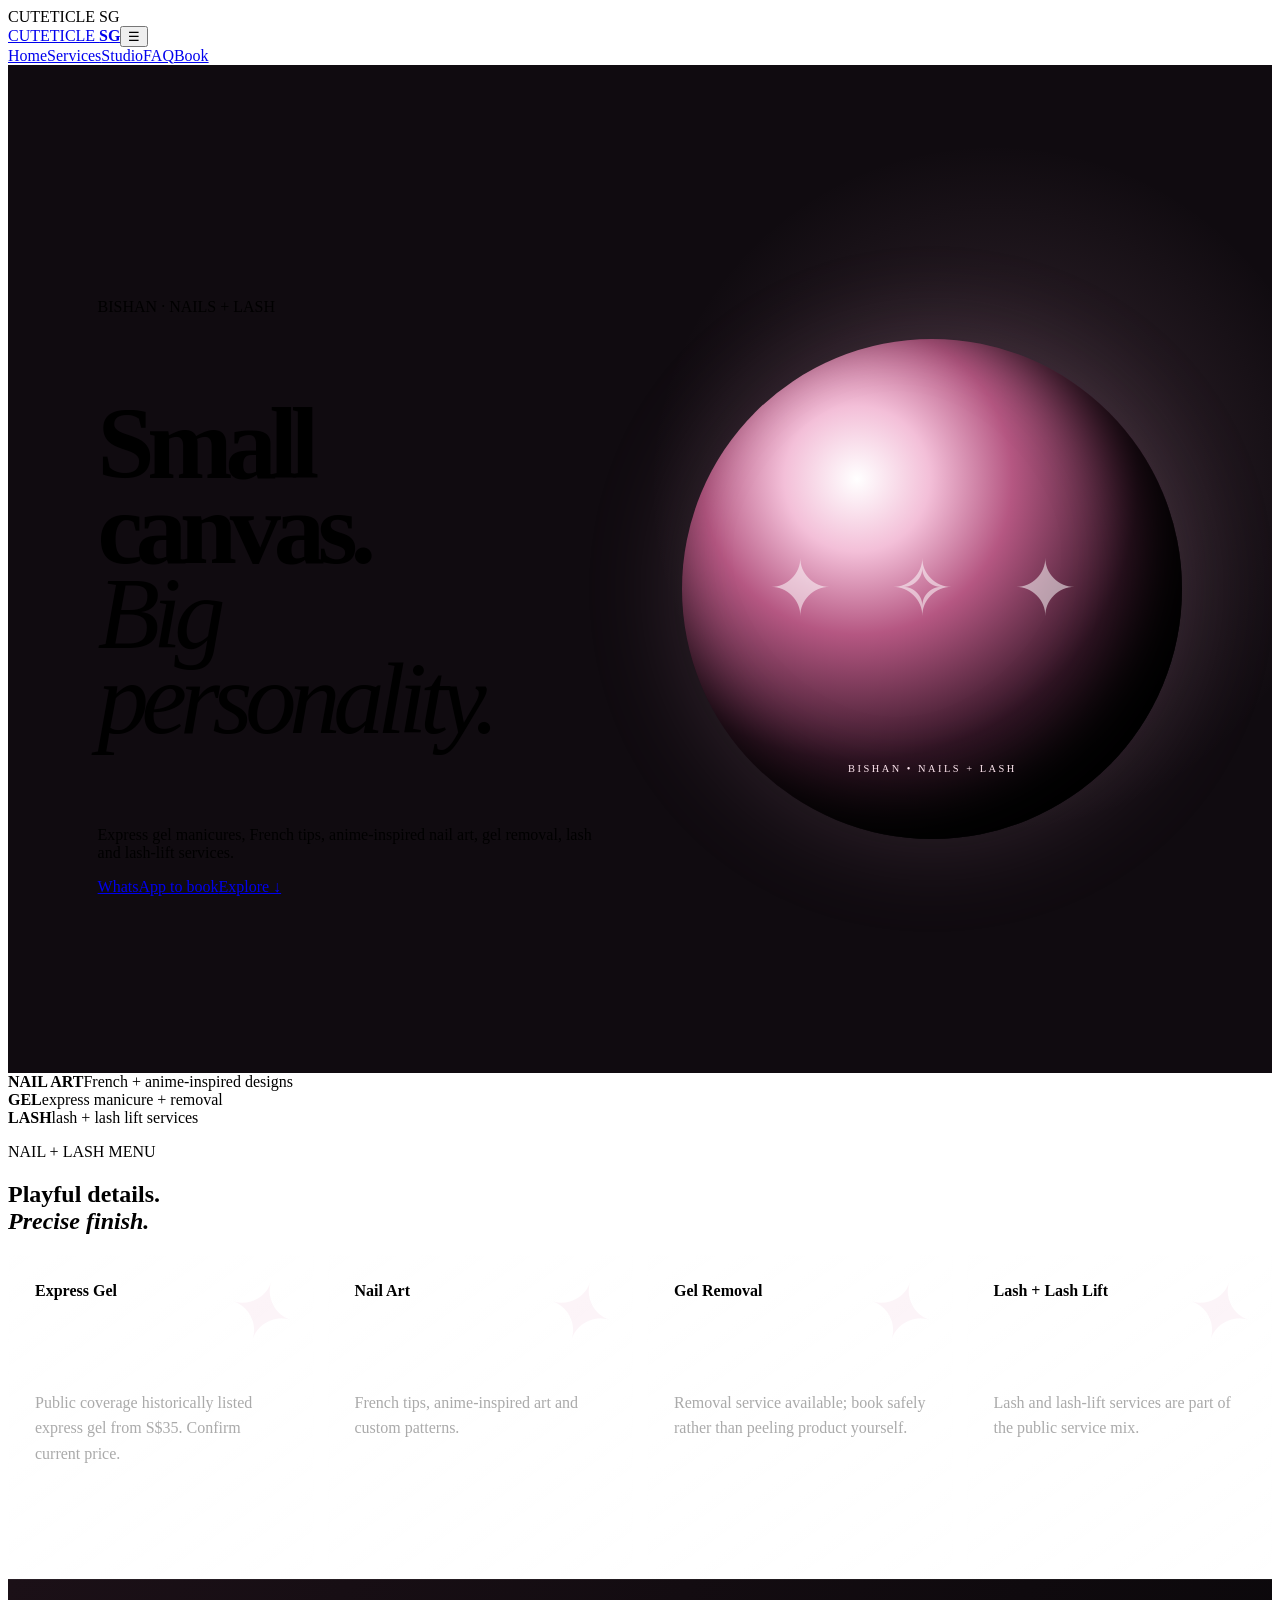
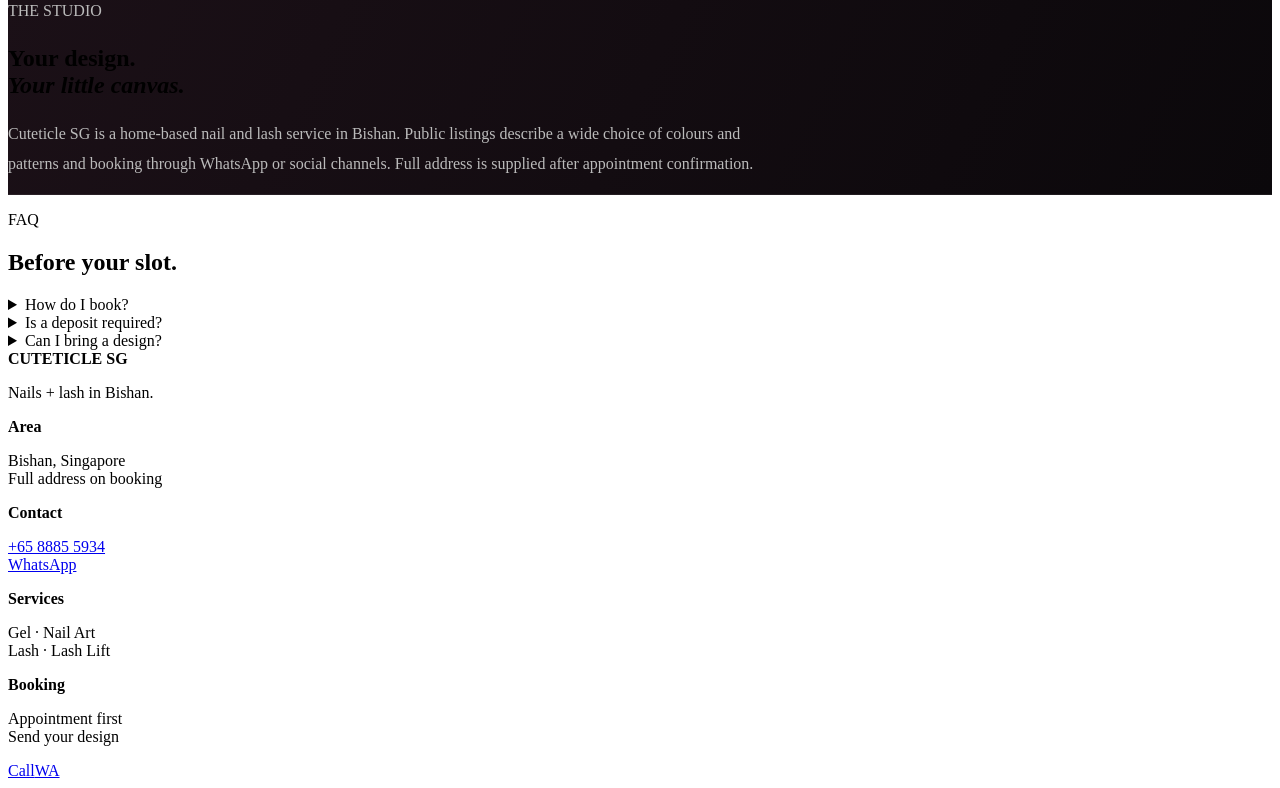
==== commit 15dd6575: "Rebuild Cuteticle SG homepage with nail-art visuals and responsive effects" ====
--- a/index.html
+++ b/index.html
@@ -1 +1 @@
-<!doctype html><html lang="en"><head><meta charset="utf-8"><meta name="viewport" content="width=device-width,initial-scale=1"><meta name="description" content="Cuteticle SG — nails, nail art, lash and lash-lift services in Bishan, Singapore."><title>Cuteticle SG | Nails + Lash</title><link rel="stylesheet" href="https://raw.githubusercontent.com/my-business-page/Salon-1/main/premium.css"></head><body><div class="loader"><span>CUTETICLE SG</span></div><header class="site-header"><a class="brand" href="#home">CUTETICLE <b>SG</b></a><button class="menu">☰</button><nav><a href="#home">Home</a><a href="#services">Services</a><a href="#studio">Studio</a><a href="#faq">FAQ</a><a class="nav-cta" href="https://wa.me/6588855934">Book</a></nav></header><main id="home"><section class="hero"><div><p class="eyebrow">BISHAN · NAILS + LASH</p><h1>Small canvas.<br><em>Big personality.</em></h1><p class="lead">Express gel manicures, French tips, anime-inspired nail art, gel removal, lash and lash-lift services.</p><div class="actions"><a class="btn" href="https://wa.me/6588855934?text=Hi%20Cuteticle%20SG%2C%20I%20would%20like%20to%20book.">WhatsApp to book</a><a class="text-link" href="#services">Explore →</a></div></div><div class="orb"><span>NAILS<br>ART<br>LASH</span></div></section><section class="trust"><div><b>S$35+</b><span>express gel listed historically</span></div><div><b>ART</b><span>French + anime-inspired designs</span></div><div><b>S$20</b><span>historical booking deposit</span></div></section><section class="section" id="services"><p class="eyebrow">NAIL + LASH MENU</p><h2>Playful details.<br><em>Precise finish.</em></h2><div class="cards"><a><b>Express Gel</b><span>Express gel manicure service listed from S$35 in public coverage.</span><small>Confirm current price →</small></a><a><b>Nail Art</b><span>French tips, anime-inspired art and custom patterns.</span><small>Send inspiration →</small></a><a><b>Gel Removal</b><span>Gel removal available; book safely rather than peeling product yourself.</span><small>Enquire →</small></a><a><b>Lash + Lash Lift</b><span>Lash and lash-lift services are part of the studio's public service mix.</span><small>Enquire →</small></a></div></section><section class="split" id="studio"><div><p class="eyebrow">THE STUDIO</p><h2>Your design.<br><em>Your little canvas.</em></h2></div><div><p>Cuteticle SG is a home-based nail and lash service in Bishan. Public listings describe a wide choice of colours and patterns and booking through Instagram or WhatsApp.</p><p>Full address is supplied after appointment confirmation, so customers should book first and confirm arrival instructions.</p></div></section><section class="section faq" id="faq"><p class="eyebrow">FAQ</p><h2>Before your slot.</h2><details><summary>How do I book?</summary><p>WhatsApp +65 8885 5934 or use the business's social booking route.</p></details><details><summary>Is a deposit required?</summary><p>Public coverage reported a S$20 deposit; confirm the current amount before booking.</p></details><details><summary>Can I bring a design?</summary><p>Yes—send your reference early so the artist can confirm whether the design is achievable and quote accordingly.</p></details></section></main><footer><div><strong>CUTETICLE SG</strong><p>Nails + lash in Bishan.</p></div><div><b>Area</b><p>Bishan, Singapore<br>Full address on booking</p></div><div><b>Contact</b><p><a href="tel:+6588855934">+65 8885 5934</a><br><a href="https://wa.me/6588855934">WhatsApp</a></p></div><div><b>Services</b><p>Gel · Nail Art<br>Lash · Lash Lift</p></div><div><b>Booking</b><p>Appointment first<br>Send your design</p></div></footer><div class="float"><a href="tel:+6588855934">Call</a><a href="https://wa.me/6588855934">WA</a></div><script src="https://raw.githubusercontent.com/my-business-page/Salon-1/main/premium.js"></script></body></html>+<!doctype html><html lang="en"><head><meta charset="utf-8"><meta name="viewport" content="width=device-width,initial-scale=1"><meta name="description" content="Cuteticle SG — nails, nail art, lash and lash-lift services in Bishan, Singapore."><title>Cuteticle SG | Nails + Lash</title><link rel="stylesheet" href="https://raw.githubusercontent.com/my-business-page/Salon-1/main/premium.css"><style>.hero{min-height:92vh;display:grid;grid-template-columns:1fr 1fr;align-items:center;gap:7vw;padding:110px 7vw 70px;background:radial-gradient(circle at 78% 42%,#e5a9c832,transparent 30%),#100b10;overflow:hidden}.hero h1{font-size:clamp(3.5rem,8vw,8rem);line-height:.83;letter-spacing:-.07em}.hero h1 em{font-family:Georgia,serif;font-weight:400}.nail{width:min(42vw,500px);aspect-ratio:1;margin:auto;border-radius:50%;background:radial-gradient(circle at 35% 28%,#fff,#f3bfd8 15%,#b55782 32%,#321525 58%,#090709 75%);position:relative;box-shadow:inset -35px -35px 70px #000,0 0 100px #e5a9c82b;animation:float 6s ease-in-out infinite}.nail:before{content:"✦  ✧  ✦";position:absolute;inset:0;display:grid;place-items:center;font-size:clamp(2rem,6vw,5rem);color:#fff8;letter-spacing:.25em}.nail:after{content:"BISHAN • NAILS + LASH";position:absolute;bottom:13%;left:0;right:0;text-align:center;font-size:.65rem;letter-spacing:.24em;color:#ffe7f0}.cards2{display:grid;grid-template-columns:repeat(4,1fr);gap:14px}.cards2 article{min-height:270px;padding:26px;border:1px solid #fff2;background:linear-gradient(145deg,#fff1,#fff0);position:relative;overflow:hidden;transition:.5s}.cards2 article:before{content:"✦";position:absolute;right:18px;top:10px;font-size:5rem;color:#e5a9c822;transform:rotate(18deg)}.cards2 article:hover{transform:translateY(-9px) rotate(.5deg);border-color:#e5a9c866}.cards2 p{color:#aaa;line-height:1.6;margin-top:90px}.feature{background:linear-gradient(115deg,#1b1017,#0b080b);border-block:1px solid #fff1}.feature p{max-width:780px;color:#bbb;line-height:1.85}.reveal{opacity:0;transform:translateY(44px) scale(.985);transition:opacity .8s,transform .8s}.reveal.visible{opacity:1;transform:none}.reveal.exit{opacity:0;transform:translateY(-35px)}@keyframes float{50%{transform:translateY(-13px) rotate(3deg)}}@media(max-width:800px){.hero{grid-template-columns:1fr;padding:100px 22px 60px}.nail{width:80vw}.cards2{grid-template-columns:1fr 1fr}}@media(max-width:520px){.cards2{grid-template-columns:1fr}.cards2 article{min-height:210px}}</style></head><body><div class="loader"><span>CUTETICLE SG</span></div><header class="site-header"><a class="brand" href="#home">CUTETICLE <b>SG</b></a><button class="menu">☰</button><nav><a href="#home">Home</a><a href="#services">Services</a><a href="#studio">Studio</a><a href="#faq">FAQ</a><a class="nav-cta" href="https://wa.me/6588855934">Book</a></nav></header><main id="home"><section class="hero"><div><p class="eyebrow">BISHAN · NAILS + LASH</p><h1>Small canvas.<br><em>Big personality.</em></h1><p class="lead">Express gel manicures, French tips, anime-inspired nail art, gel removal, lash and lash-lift services.</p><div class="actions"><a class="btn" href="https://wa.me/6588855934?text=Hi%20Cuteticle%20SG%2C%20I%20would%20like%20to%20book.">WhatsApp to book</a><a class="text-link" href="#services">Explore ↓</a></div></div><div class="nail"></div></section><section class="trust"><div><b>NAIL ART</b><span>French + anime-inspired designs</span></div><div><b>GEL</b><span>express manicure + removal</span></div><div><b>LASH</b><span>lash + lash lift services</span></div></section><section class="section" id="services"><p class="eyebrow">NAIL + LASH MENU</p><h2>Playful details.<br><em>Precise finish.</em></h2><div class="cards2"><article><b>Express Gel</b><p>Public coverage historically listed express gel from S$35. Confirm current price.</p></article><article><b>Nail Art</b><p>French tips, anime-inspired art and custom patterns.</p></article><article><b>Gel Removal</b><p>Removal service available; book safely rather than peeling product yourself.</p></article><article><b>Lash + Lash Lift</b><p>Lash and lash-lift services are part of the public service mix.</p></article></div></section><section class="section feature" id="studio"><p class="eyebrow">THE STUDIO</p><h2>Your design.<br><em>Your little canvas.</em></h2><p>Cuteticle SG is a home-based nail and lash service in Bishan. Public listings describe a wide choice of colours and patterns and booking through WhatsApp or social channels. Full address is supplied after appointment confirmation.</p></section><section class="section faq" id="faq"><p class="eyebrow">FAQ</p><h2>Before your slot.</h2><details><summary>How do I book?</summary><p>WhatsApp +65 8885 5934 and send your preferred date, service and design reference.</p></details><details><summary>Is a deposit required?</summary><p>Public coverage reported a S$20 deposit historically; confirm the current amount.</p></details><details><summary>Can I bring a design?</summary><p>Yes—send your reference early so the artist can confirm feasibility and quote accordingly.</p></details></section></main><footer><div><strong>CUTETICLE SG</strong><p>Nails + lash in Bishan.</p></div><div><b>Area</b><p>Bishan, Singapore<br>Full address on booking</p></div><div><b>Contact</b><p><a href="tel:+6588855934">+65 8885 5934</a><br><a href="https://wa.me/6588855934">WhatsApp</a></p></div><div><b>Services</b><p>Gel · Nail Art<br>Lash · Lash Lift</p></div><div><b>Booking</b><p>Appointment first<br>Send your design</p></div></footer><div class="float"><a href="tel:+6588855934">Call</a><a href="https://wa.me/6588855934">WA</a></div><script src="https://raw.githubusercontent.com/my-business-page/Salon-1/main/premium.js"></script><script>document.querySelectorAll('main section,footer,.cards2 article,.trust').forEach((e,i)=>{e.classList.add('reveal');e.style.transitionDelay=Math.min(i*35,260)+'ms'});const io=new IntersectionObserver(es=>es.forEach(e=>{e.target.classList.toggle('visible',e.isIntersecting);e.target.classList.toggle('exit',!e.isIntersecting&&e.boundingClientRect.top<innerHeight/2)}),{threshold:.12});document.querySelectorAll('.reveal').forEach(e=>io.observe(e));</script></body></html>
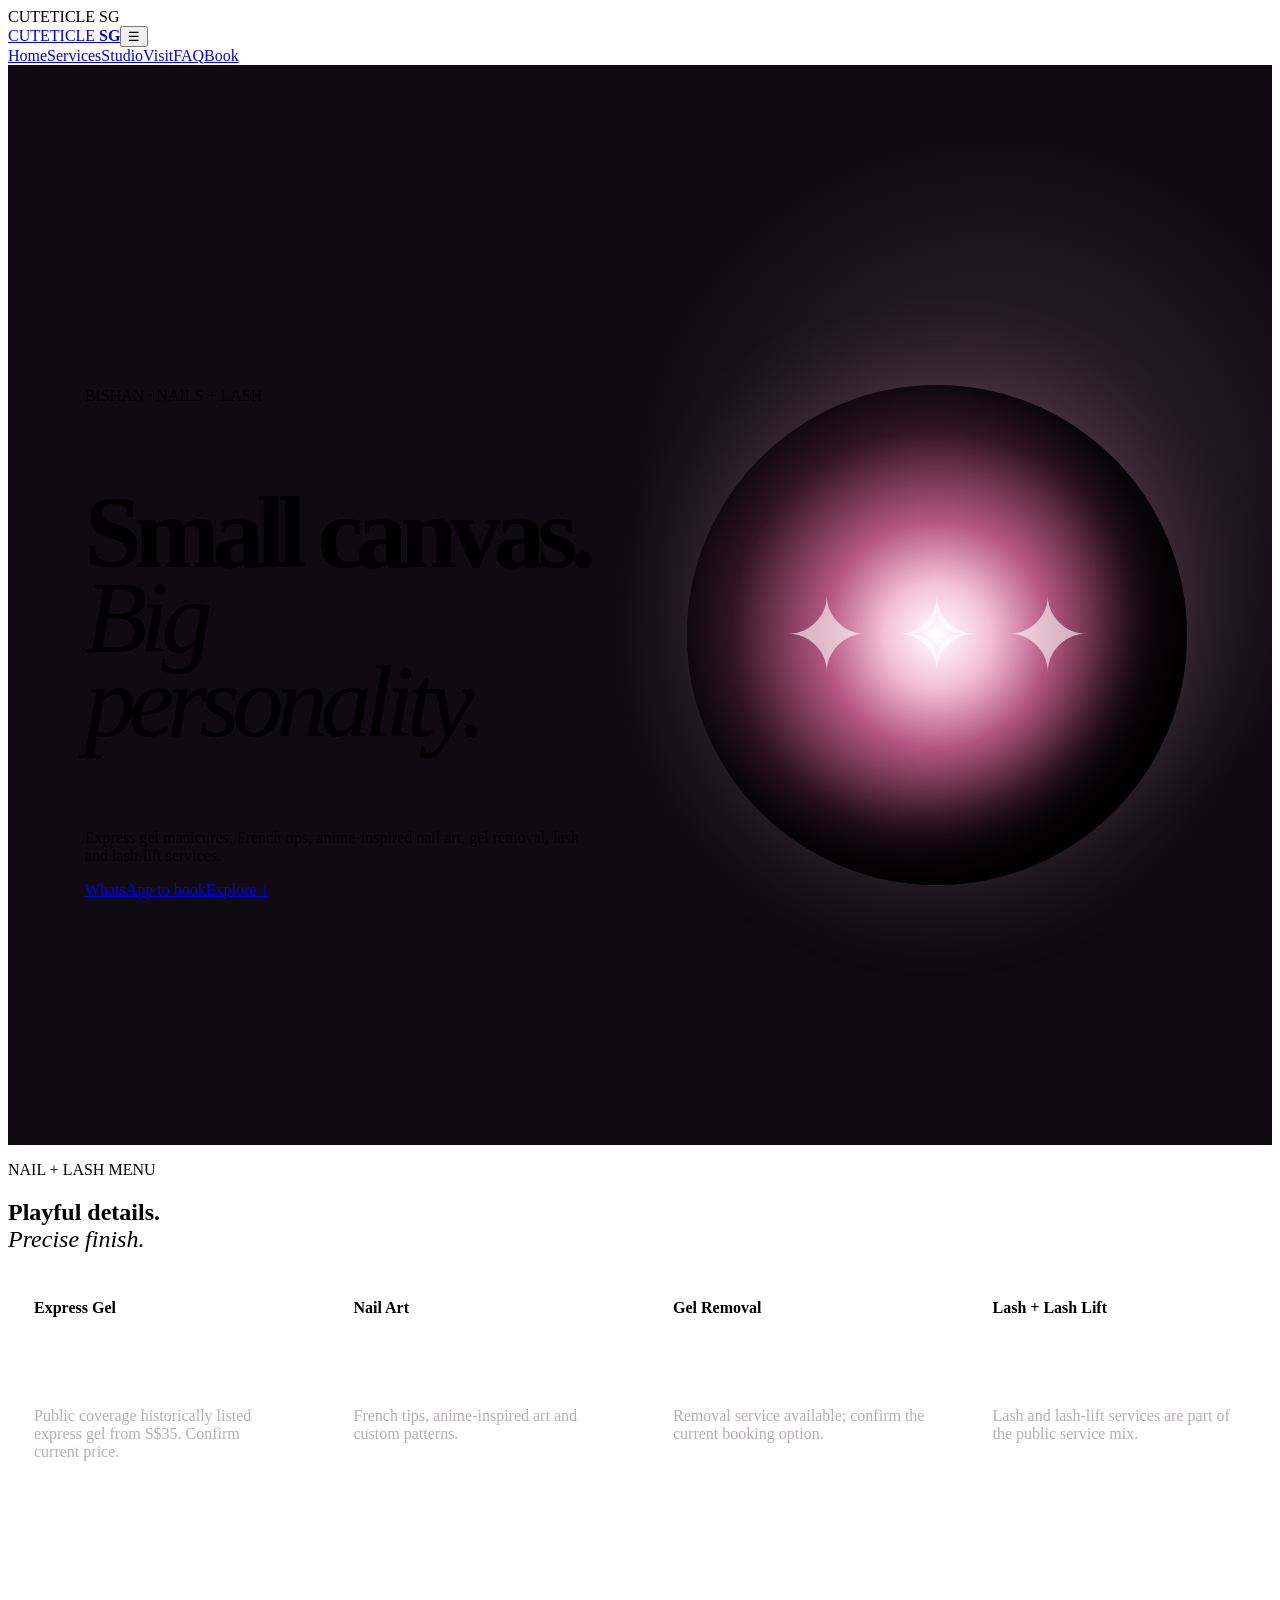
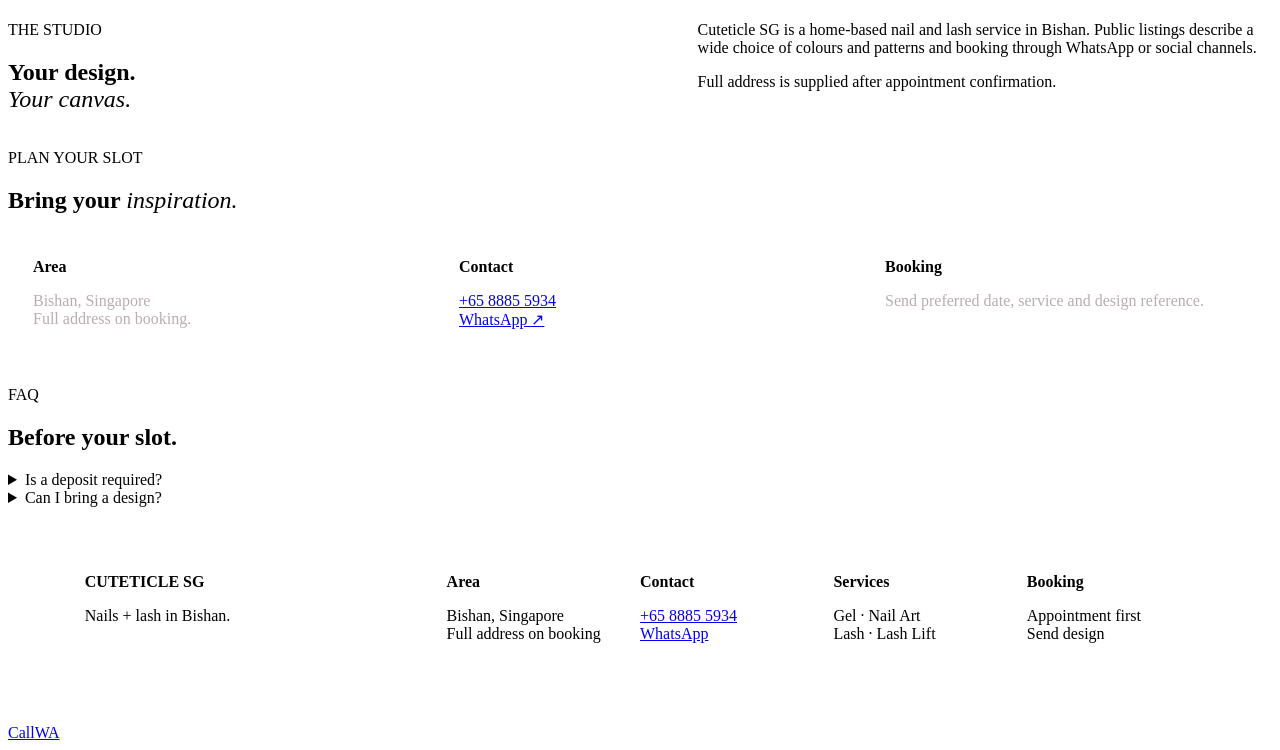
==== commit 3ee00627: "Standalone from-scratch rebuild for Cuteticle SG" ====
--- a/index.html
+++ b/index.html
@@ -1 +1 @@
-<!doctype html><html lang="en"><head><meta charset="utf-8"><meta name="viewport" content="width=device-width,initial-scale=1"><meta name="description" content="Cuteticle SG — nails, nail art, lash and lash-lift services in Bishan, Singapore."><title>Cuteticle SG | Nails + Lash</title><link rel="stylesheet" href="https://raw.githubusercontent.com/my-business-page/Salon-1/main/premium.css"><style>.hero{min-height:92vh;display:grid;grid-template-columns:1fr 1fr;align-items:center;gap:7vw;padding:110px 7vw 70px;background:radial-gradient(circle at 78% 42%,#e5a9c832,transparent 30%),#100b10;overflow:hidden}.hero h1{font-size:clamp(3.5rem,8vw,8rem);line-height:.83;letter-spacing:-.07em}.hero h1 em{font-family:Georgia,serif;font-weight:400}.nail{width:min(42vw,500px);aspect-ratio:1;margin:auto;border-radius:50%;background:radial-gradient(circle at 35% 28%,#fff,#f3bfd8 15%,#b55782 32%,#321525 58%,#090709 75%);position:relative;box-shadow:inset -35px -35px 70px #000,0 0 100px #e5a9c82b;animation:float 6s ease-in-out infinite}.nail:before{content:"✦  ✧  ✦";position:absolute;inset:0;display:grid;place-items:center;font-size:clamp(2rem,6vw,5rem);color:#fff8;letter-spacing:.25em}.nail:after{content:"BISHAN • NAILS + LASH";position:absolute;bottom:13%;left:0;right:0;text-align:center;font-size:.65rem;letter-spacing:.24em;color:#ffe7f0}.cards2{display:grid;grid-template-columns:repeat(4,1fr);gap:14px}.cards2 article{min-height:270px;padding:26px;border:1px solid #fff2;background:linear-gradient(145deg,#fff1,#fff0);position:relative;overflow:hidden;transition:.5s}.cards2 article:before{content:"✦";position:absolute;right:18px;top:10px;font-size:5rem;color:#e5a9c822;transform:rotate(18deg)}.cards2 article:hover{transform:translateY(-9px) rotate(.5deg);border-color:#e5a9c866}.cards2 p{color:#aaa;line-height:1.6;margin-top:90px}.feature{background:linear-gradient(115deg,#1b1017,#0b080b);border-block:1px solid #fff1}.feature p{max-width:780px;color:#bbb;line-height:1.85}.reveal{opacity:0;transform:translateY(44px) scale(.985);transition:opacity .8s,transform .8s}.reveal.visible{opacity:1;transform:none}.reveal.exit{opacity:0;transform:translateY(-35px)}@keyframes float{50%{transform:translateY(-13px) rotate(3deg)}}@media(max-width:800px){.hero{grid-template-columns:1fr;padding:100px 22px 60px}.nail{width:80vw}.cards2{grid-template-columns:1fr 1fr}}@media(max-width:520px){.cards2{grid-template-columns:1fr}.cards2 article{min-height:210px}}</style></head><body><div class="loader"><span>CUTETICLE SG</span></div><header class="site-header"><a class="brand" href="#home">CUTETICLE <b>SG</b></a><button class="menu">☰</button><nav><a href="#home">Home</a><a href="#services">Services</a><a href="#studio">Studio</a><a href="#faq">FAQ</a><a class="nav-cta" href="https://wa.me/6588855934">Book</a></nav></header><main id="home"><section class="hero"><div><p class="eyebrow">BISHAN · NAILS + LASH</p><h1>Small canvas.<br><em>Big personality.</em></h1><p class="lead">Express gel manicures, French tips, anime-inspired nail art, gel removal, lash and lash-lift services.</p><div class="actions"><a class="btn" href="https://wa.me/6588855934?text=Hi%20Cuteticle%20SG%2C%20I%20would%20like%20to%20book.">WhatsApp to book</a><a class="text-link" href="#services">Explore ↓</a></div></div><div class="nail"></div></section><section class="trust"><div><b>NAIL ART</b><span>French + anime-inspired designs</span></div><div><b>GEL</b><span>express manicure + removal</span></div><div><b>LASH</b><span>lash + lash lift services</span></div></section><section class="section" id="services"><p class="eyebrow">NAIL + LASH MENU</p><h2>Playful details.<br><em>Precise finish.</em></h2><div class="cards2"><article><b>Express Gel</b><p>Public coverage historically listed express gel from S$35. Confirm current price.</p></article><article><b>Nail Art</b><p>French tips, anime-inspired art and custom patterns.</p></article><article><b>Gel Removal</b><p>Removal service available; book safely rather than peeling product yourself.</p></article><article><b>Lash + Lash Lift</b><p>Lash and lash-lift services are part of the public service mix.</p></article></div></section><section class="section feature" id="studio"><p class="eyebrow">THE STUDIO</p><h2>Your design.<br><em>Your little canvas.</em></h2><p>Cuteticle SG is a home-based nail and lash service in Bishan. Public listings describe a wide choice of colours and patterns and booking through WhatsApp or social channels. Full address is supplied after appointment confirmation.</p></section><section class="section faq" id="faq"><p class="eyebrow">FAQ</p><h2>Before your slot.</h2><details><summary>How do I book?</summary><p>WhatsApp +65 8885 5934 and send your preferred date, service and design reference.</p></details><details><summary>Is a deposit required?</summary><p>Public coverage reported a S$20 deposit historically; confirm the current amount.</p></details><details><summary>Can I bring a design?</summary><p>Yes—send your reference early so the artist can confirm feasibility and quote accordingly.</p></details></section></main><footer><div><strong>CUTETICLE SG</strong><p>Nails + lash in Bishan.</p></div><div><b>Area</b><p>Bishan, Singapore<br>Full address on booking</p></div><div><b>Contact</b><p><a href="tel:+6588855934">+65 8885 5934</a><br><a href="https://wa.me/6588855934">WhatsApp</a></p></div><div><b>Services</b><p>Gel · Nail Art<br>Lash · Lash Lift</p></div><div><b>Booking</b><p>Appointment first<br>Send your design</p></div></footer><div class="float"><a href="tel:+6588855934">Call</a><a href="https://wa.me/6588855934">WA</a></div><script src="https://raw.githubusercontent.com/my-business-page/Salon-1/main/premium.js"></script><script>document.querySelectorAll('main section,footer,.cards2 article,.trust').forEach((e,i)=>{e.classList.add('reveal');e.style.transitionDelay=Math.min(i*35,260)+'ms'});const io=new IntersectionObserver(es=>es.forEach(e=>{e.target.classList.toggle('visible',e.isIntersecting);e.target.classList.toggle('exit',!e.isIntersecting&&e.boundingClientRect.top<innerHeight/2)}),{threshold:.12});document.querySelectorAll('.reveal').forEach(e=>io.observe(e));</script></body></html>+<!doctype html><html><head><meta charset="utf-8"><meta name="viewport" content="width=device-width,initial-scale=1"><title>Cuteticle SG | Bishan Nails + Lash</title><link rel="stylesheet" href="https://raw.githubusercontent.com/my-business-page/Salon-1/main/premium.css"><style>:root{--a:#e5a9c8}.hero{min-height:100svh;display:grid;grid-template-columns:1fr 1fr;align-items:center;gap:6vw;padding:120px 6vw 60px;background:radial-gradient(circle at 78% 40%,#e5a9c832,transparent 31%),#100b10}.hero h1{font-size:clamp(3.3rem,8vw,8rem);line-height:.83;letter-spacing:-.07em}.hero em,h2 em{font-family:Georgia,serif;font-weight:400}.art{width:min(42vw,500px);aspect-ratio:1;margin:auto;border-radius:50%;background:radial-gradient(circle,#fff,#f3bfd8 15%,#b55782 32%,#321525 58%,#090709 75%);box-shadow:inset -45px -45px 80px #000,0 0 100px #e5a9c833;display:grid;place-items:center;animation:f 7s infinite ease-in-out}.art span{font-size:clamp(3rem,8vw,7rem);color:#fff9}.grid{display:grid;grid-template-columns:repeat(4,1fr);gap:14px}.card{min-height:280px;padding:25px;border:1px solid #fff2;background:#fff1;transition:.5s;position:relative;overflow:hidden}.card:hover{transform:translateY(-9px) rotate(.5deg);border-color:#e5a9c877}.card p{margin-top:90px;color:#b9adb4}.two{display:grid;grid-template-columns:1fr 1fr;gap:9vw}.visit{display:grid;grid-template-columns:repeat(3,1fr);gap:14px}.visit article{padding:24px;border:1px solid #fff2}.visit p{color:#b9adb4}footer{padding:65px 6vw;display:grid;grid-template-columns:2fr repeat(4,1fr);gap:25px;border-top:1px solid #fff2}.reveal{opacity:0;transform:translateY(40px);transition:.8s}.reveal.visible{opacity:1;transform:none}.reveal.exit{opacity:0;transform:translateY(-30px)}@keyframes f{50%{transform:translateY(-13px) rotate(3deg)}}@media(max-width:850px){.hero{grid-template-columns:1fr;padding:105px 22px 55px}.art{width:78vw}.grid{grid-template-columns:1fr 1fr}.two,.visit{grid-template-columns:1fr}footer{grid-template-columns:1fr 1fr;padding:55px 22px}}@media(max-width:520px){.grid{grid-template-columns:1fr}.card{min-height:220px}.card p{margin-top:55px}footer{grid-template-columns:1fr}}</style></head><body><div class="loader"><span>CUTETICLE SG</span></div><header class="site-header"><a class="brand" href="#home">CUTETICLE <b>SG</b></a><button class="menu">☰</button><nav><a href="#home">Home</a><a href="#services">Services</a><a href="#studio">Studio</a><a href="#visit">Visit</a><a href="#faq">FAQ</a><a class="nav-cta" href="https://wa.me/6588855934">Book</a></nav></header><main id="home"><section class="hero"><div><p class="eyebrow">BISHAN · NAILS + LASH</p><h1>Small canvas.<br><em>Big personality.</em></h1><p class="lead">Express gel manicures, French tips, anime-inspired nail art, gel removal, lash and lash-lift services.</p><div class="actions"><a class="btn" href="https://wa.me/6588855934?text=Hi%20Cuteticle%20SG%2C%20I%20would%20like%20to%20book.">WhatsApp to book</a><a href="#services">Explore ↓</a></div></div><div class="art"><span>✦ ✧ ✦</span></div></section><section class="section" id="services"><p class="eyebrow">NAIL + LASH MENU</p><h2>Playful details.<br><em>Precise finish.</em></h2><div class="grid"><article class="card"><b>Express Gel</b><p>Public coverage historically listed express gel from S$35. Confirm current price.</p></article><article class="card"><b>Nail Art</b><p>French tips, anime-inspired art and custom patterns.</p></article><article class="card"><b>Gel Removal</b><p>Removal service available; confirm the current booking option.</p></article><article class="card"><b>Lash + Lash Lift</b><p>Lash and lash-lift services are part of the public service mix.</p></article></div></section><section class="section two" id="studio"><div><p class="eyebrow">THE STUDIO</p><h2>Your design.<br><em>Your canvas.</em></h2></div><div><p>Cuteticle SG is a home-based nail and lash service in Bishan. Public listings describe a wide choice of colours and patterns and booking through WhatsApp or social channels.</p><p>Full address is supplied after appointment confirmation.</p></div></section><section class="section" id="visit"><p class="eyebrow">PLAN YOUR SLOT</p><h2>Bring your <em>inspiration.</em></h2><div class="visit"><article><b>Area</b><p>Bishan, Singapore<br>Full address on booking.</p></article><article><b>Contact</b><p><a href="tel:+6588855934">+65 8885 5934</a><br><a href="https://wa.me/6588855934">WhatsApp ↗</a></p></article><article><b>Booking</b><p>Send preferred date, service and design reference.</p></article></div></section><section class="section" id="faq"><p class="eyebrow">FAQ</p><h2>Before your slot.</h2><details><summary>Is a deposit required?</summary><p>Public coverage reported S$20 historically. Confirm the current amount.</p></details><details><summary>Can I bring a design?</summary><p>Yes. Send your reference early so feasibility and any extra charge can be confirmed.</p></details></section></main><footer><div><strong>CUTETICLE SG</strong><p>Nails + lash in Bishan.</p></div><div><b>Area</b><p>Bishan, Singapore<br>Full address on booking</p></div><div><b>Contact</b><p><a href="tel:+6588855934">+65 8885 5934</a><br><a href="https://wa.me/6588855934">WhatsApp</a></p></div><div><b>Services</b><p>Gel · Nail Art<br>Lash · Lash Lift</p></div><div><b>Booking</b><p>Appointment first<br>Send design</p></div></footer><div class="float"><a href="tel:+6588855934">Call</a><a href="https://wa.me/6588855934">WA</a></div><script>const m=document.querySelector('.menu'),n=document.querySelector('nav');m.onclick=()=>n.classList.toggle('open');const e=document.querySelectorAll('.hero,.section,.card,.visit article,footer');e.forEach((x,i)=>{x.classList.add('reveal');x.style.transitionDelay=i%6*55+'ms'});const io=new IntersectionObserver(a=>a.forEach(x=>{x.target.classList.toggle('visible',x.isIntersecting);x.target.classList.toggle('exit',!x.isIntersecting&&x.boundingClientRect.top<0)}),{threshold:.1,rootMargin:'-7% 0px -7% 0px'});e.forEach(x=>io.observe(x));</script></body></html>
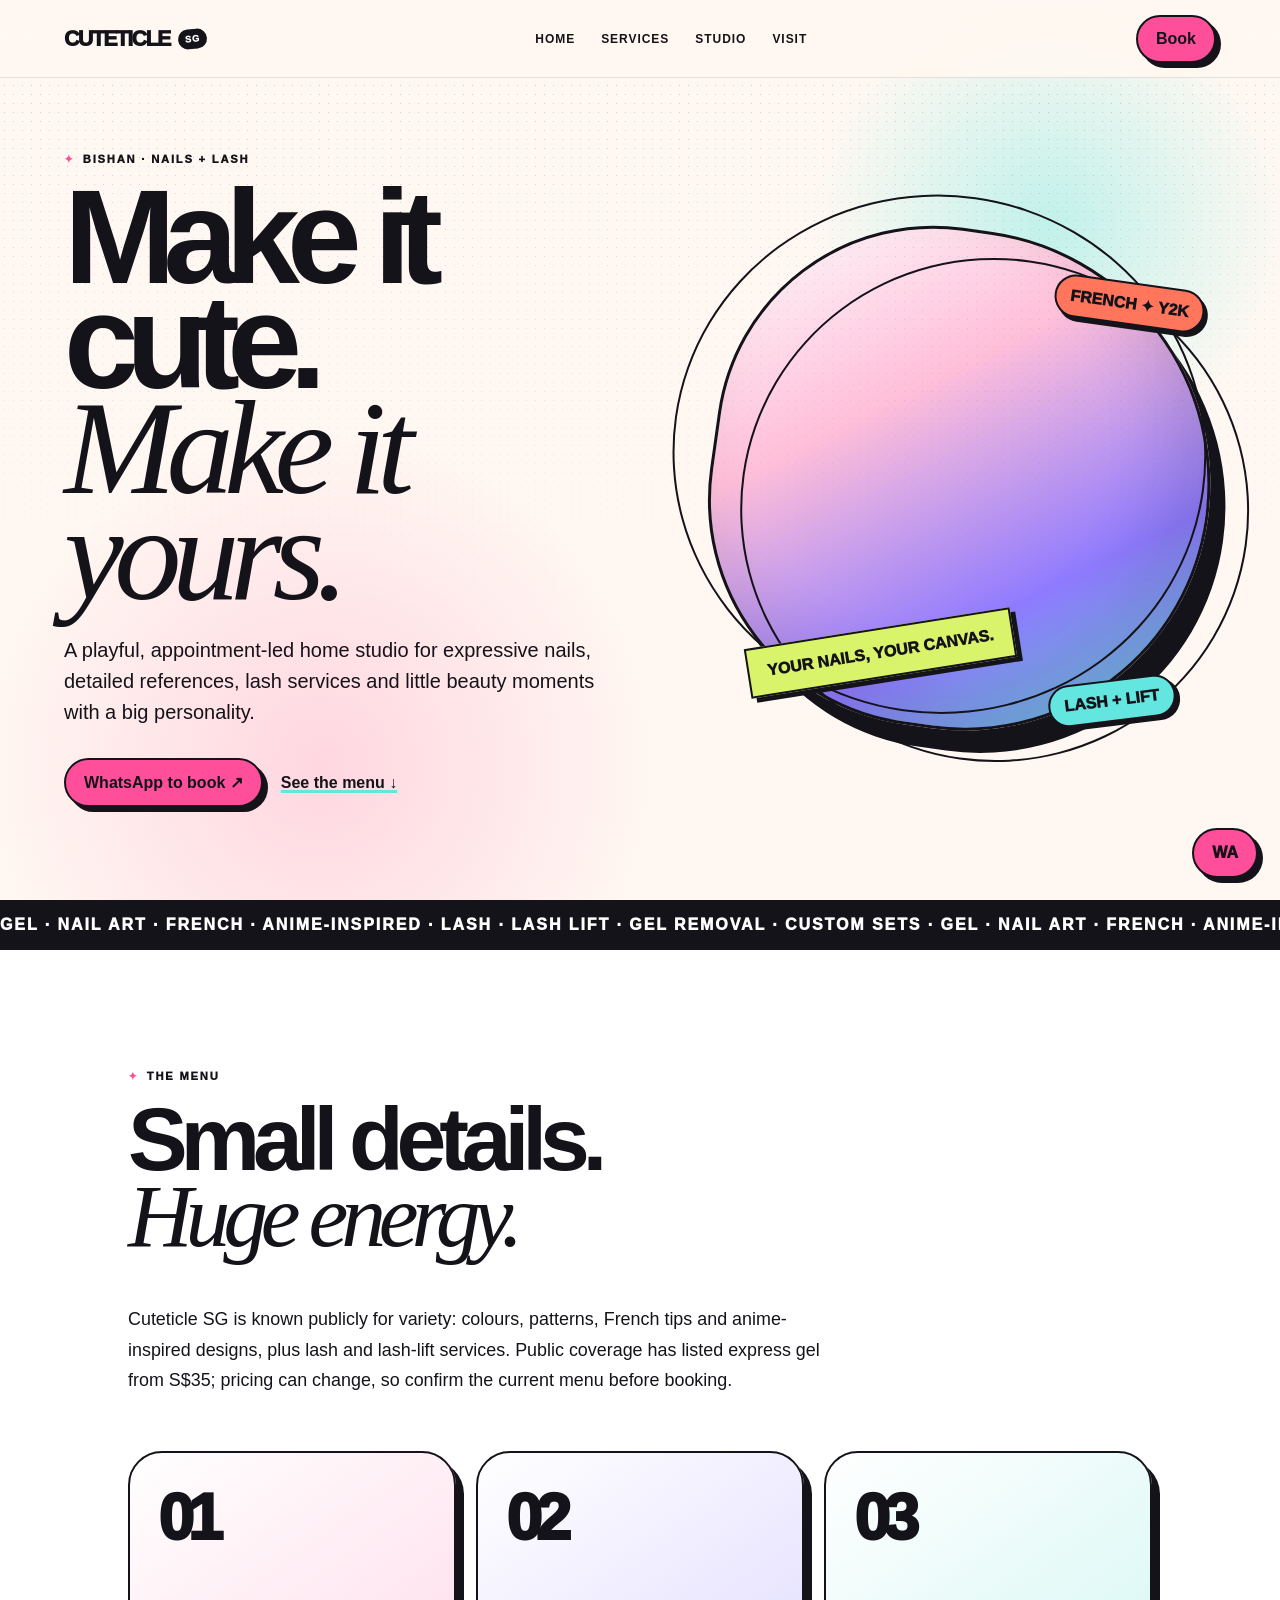
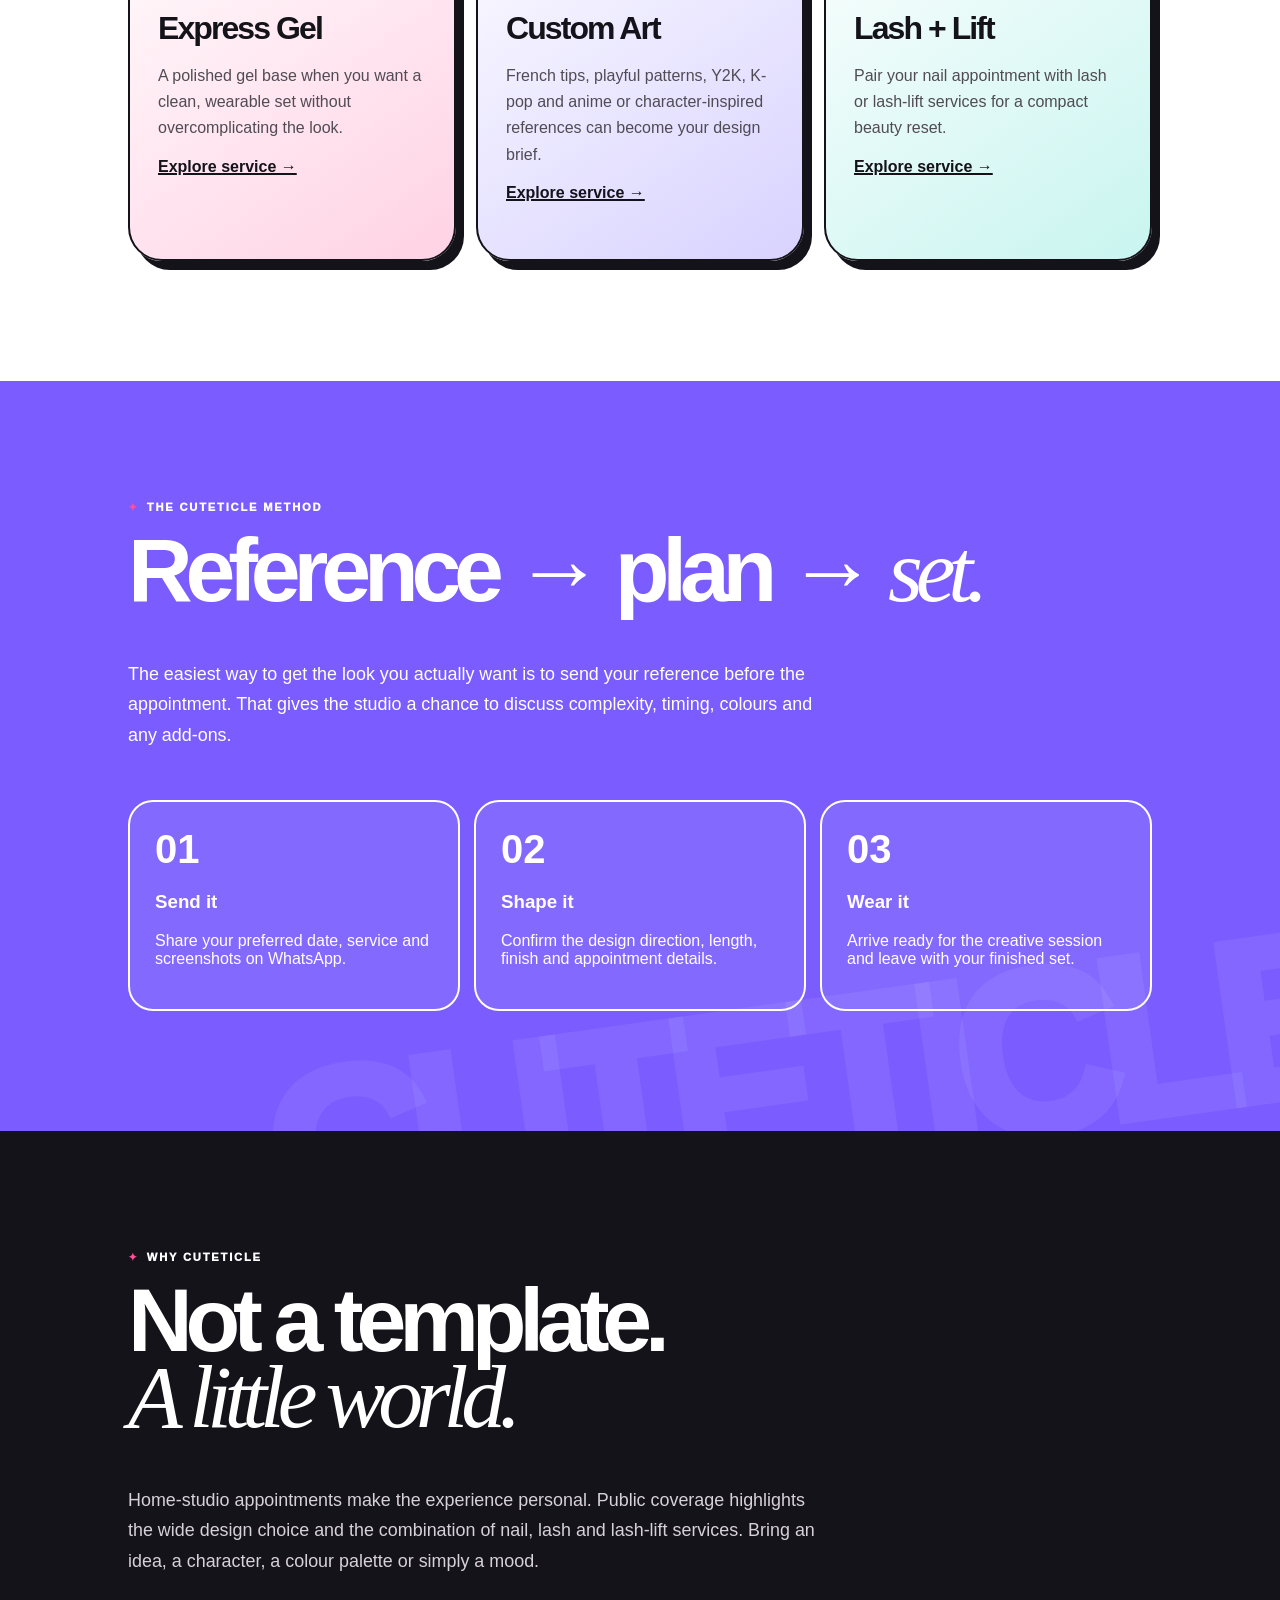
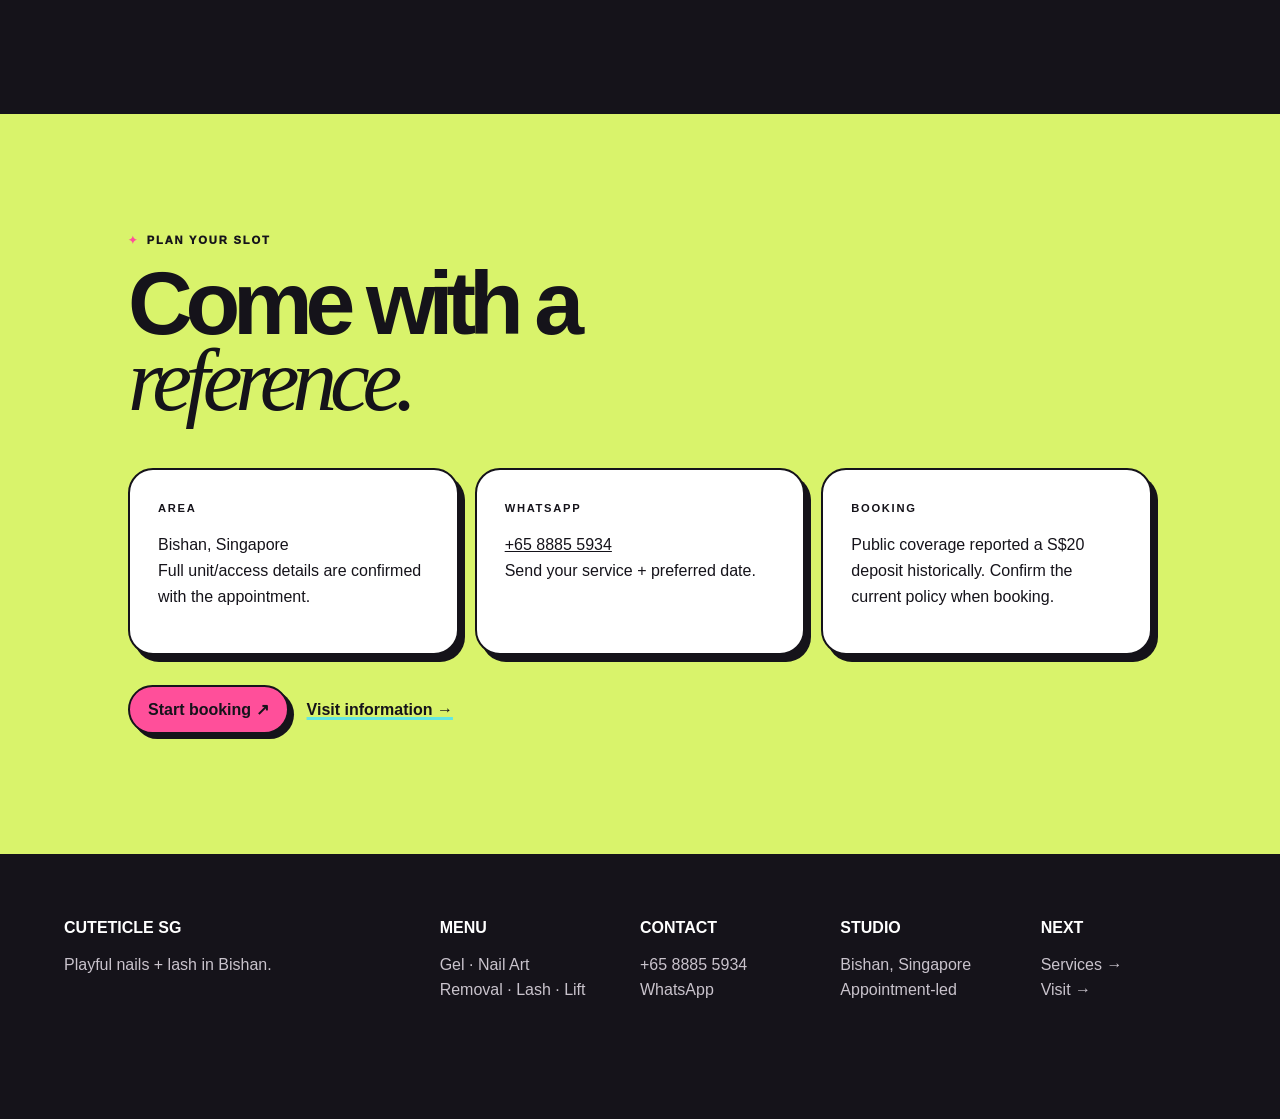
==== commit bd41ee9e: "Rebuild Salon 7 homepage with unique Cuteticle identity" ====
--- a/index.html
+++ b/index.html
@@ -1 +1 @@
-<!doctype html><html><head><meta charset="utf-8"><meta name="viewport" content="width=device-width,initial-scale=1"><title>Cuteticle SG | Bishan Nails + Lash</title><link rel="stylesheet" href="https://raw.githubusercontent.com/my-business-page/Salon-1/main/premium.css"><style>:root{--a:#e5a9c8}.hero{min-height:100svh;display:grid;grid-template-columns:1fr 1fr;align-items:center;gap:6vw;padding:120px 6vw 60px;background:radial-gradient(circle at 78% 40%,#e5a9c832,transparent 31%),#100b10}.hero h1{font-size:clamp(3.3rem,8vw,8rem);line-height:.83;letter-spacing:-.07em}.hero em,h2 em{font-family:Georgia,serif;font-weight:400}.art{width:min(42vw,500px);aspect-ratio:1;margin:auto;border-radius:50%;background:radial-gradient(circle,#fff,#f3bfd8 15%,#b55782 32%,#321525 58%,#090709 75%);box-shadow:inset -45px -45px 80px #000,0 0 100px #e5a9c833;display:grid;place-items:center;animation:f 7s infinite ease-in-out}.art span{font-size:clamp(3rem,8vw,7rem);color:#fff9}.grid{display:grid;grid-template-columns:repeat(4,1fr);gap:14px}.card{min-height:280px;padding:25px;border:1px solid #fff2;background:#fff1;transition:.5s;position:relative;overflow:hidden}.card:hover{transform:translateY(-9px) rotate(.5deg);border-color:#e5a9c877}.card p{margin-top:90px;color:#b9adb4}.two{display:grid;grid-template-columns:1fr 1fr;gap:9vw}.visit{display:grid;grid-template-columns:repeat(3,1fr);gap:14px}.visit article{padding:24px;border:1px solid #fff2}.visit p{color:#b9adb4}footer{padding:65px 6vw;display:grid;grid-template-columns:2fr repeat(4,1fr);gap:25px;border-top:1px solid #fff2}.reveal{opacity:0;transform:translateY(40px);transition:.8s}.reveal.visible{opacity:1;transform:none}.reveal.exit{opacity:0;transform:translateY(-30px)}@keyframes f{50%{transform:translateY(-13px) rotate(3deg)}}@media(max-width:850px){.hero{grid-template-columns:1fr;padding:105px 22px 55px}.art{width:78vw}.grid{grid-template-columns:1fr 1fr}.two,.visit{grid-template-columns:1fr}footer{grid-template-columns:1fr 1fr;padding:55px 22px}}@media(max-width:520px){.grid{grid-template-columns:1fr}.card{min-height:220px}.card p{margin-top:55px}footer{grid-template-columns:1fr}}</style></head><body><div class="loader"><span>CUTETICLE SG</span></div><header class="site-header"><a class="brand" href="#home">CUTETICLE <b>SG</b></a><button class="menu">☰</button><nav><a href="#home">Home</a><a href="#services">Services</a><a href="#studio">Studio</a><a href="#visit">Visit</a><a href="#faq">FAQ</a><a class="nav-cta" href="https://wa.me/6588855934">Book</a></nav></header><main id="home"><section class="hero"><div><p class="eyebrow">BISHAN · NAILS + LASH</p><h1>Small canvas.<br><em>Big personality.</em></h1><p class="lead">Express gel manicures, French tips, anime-inspired nail art, gel removal, lash and lash-lift services.</p><div class="actions"><a class="btn" href="https://wa.me/6588855934?text=Hi%20Cuteticle%20SG%2C%20I%20would%20like%20to%20book.">WhatsApp to book</a><a href="#services">Explore ↓</a></div></div><div class="art"><span>✦ ✧ ✦</span></div></section><section class="section" id="services"><p class="eyebrow">NAIL + LASH MENU</p><h2>Playful details.<br><em>Precise finish.</em></h2><div class="grid"><article class="card"><b>Express Gel</b><p>Public coverage historically listed express gel from S$35. Confirm current price.</p></article><article class="card"><b>Nail Art</b><p>French tips, anime-inspired art and custom patterns.</p></article><article class="card"><b>Gel Removal</b><p>Removal service available; confirm the current booking option.</p></article><article class="card"><b>Lash + Lash Lift</b><p>Lash and lash-lift services are part of the public service mix.</p></article></div></section><section class="section two" id="studio"><div><p class="eyebrow">THE STUDIO</p><h2>Your design.<br><em>Your canvas.</em></h2></div><div><p>Cuteticle SG is a home-based nail and lash service in Bishan. Public listings describe a wide choice of colours and patterns and booking through WhatsApp or social channels.</p><p>Full address is supplied after appointment confirmation.</p></div></section><section class="section" id="visit"><p class="eyebrow">PLAN YOUR SLOT</p><h2>Bring your <em>inspiration.</em></h2><div class="visit"><article><b>Area</b><p>Bishan, Singapore<br>Full address on booking.</p></article><article><b>Contact</b><p><a href="tel:+6588855934">+65 8885 5934</a><br><a href="https://wa.me/6588855934">WhatsApp ↗</a></p></article><article><b>Booking</b><p>Send preferred date, service and design reference.</p></article></div></section><section class="section" id="faq"><p class="eyebrow">FAQ</p><h2>Before your slot.</h2><details><summary>Is a deposit required?</summary><p>Public coverage reported S$20 historically. Confirm the current amount.</p></details><details><summary>Can I bring a design?</summary><p>Yes. Send your reference early so feasibility and any extra charge can be confirmed.</p></details></section></main><footer><div><strong>CUTETICLE SG</strong><p>Nails + lash in Bishan.</p></div><div><b>Area</b><p>Bishan, Singapore<br>Full address on booking</p></div><div><b>Contact</b><p><a href="tel:+6588855934">+65 8885 5934</a><br><a href="https://wa.me/6588855934">WhatsApp</a></p></div><div><b>Services</b><p>Gel · Nail Art<br>Lash · Lash Lift</p></div><div><b>Booking</b><p>Appointment first<br>Send design</p></div></footer><div class="float"><a href="tel:+6588855934">Call</a><a href="https://wa.me/6588855934">WA</a></div><script>const m=document.querySelector('.menu'),n=document.querySelector('nav');m.onclick=()=>n.classList.toggle('open');const e=document.querySelectorAll('.hero,.section,.card,.visit article,footer');e.forEach((x,i)=>{x.classList.add('reveal');x.style.transitionDelay=i%6*55+'ms'});const io=new IntersectionObserver(a=>a.forEach(x=>{x.target.classList.toggle('visible',x.isIntersecting);x.target.classList.toggle('exit',!x.isIntersecting&&x.boundingClientRect.top<0)}),{threshold:.1,rootMargin:'-7% 0px -7% 0px'});e.forEach(x=>io.observe(x));</script></body></html>+<!doctype html><html lang="en"><head><meta charset="utf-8"><meta name="viewport" content="width=device-width,initial-scale=1"><meta name="description" content="Cuteticle SG — playful home-based nail and lash appointments in Bishan, Singapore."><title>Cuteticle SG | Nails + Lash in Bishan</title><link rel="stylesheet" href="site.css"></head><body><div id="loader"><div class="loader-mark"><strong>CUTETICLE</strong><span>NAILS · LASH · BISHAN</span></div></div><header><a class="logo" href="index.html">CUTETICLE <span>SG</span></a><nav><a href="index.html">Home</a><a href="services.html">Services</a><a href="experience.html">Studio</a><a href="contact.html">Visit</a></nav><a class="cta magnetic" href="https://wa.me/6588855934?text=Hi%20Cuteticle%20SG%2C%20I%27d%20like%20to%20book.">Book</a></header><main><section class="hero" id="home"><div class="hero-copy reveal"><p class="eyebrow">BISHAN · NAILS + LASH</p><h1>Make it cute.<br><i>Make it yours.</i></h1><p class="lead">A playful, appointment-led home studio for expressive nails, detailed references, lash services and little beauty moments with a big personality.</p><div class="actions"><a class="btn magnetic" href="https://wa.me/6588855934?text=Hi%20Cuteticle%20SG%2C%20I%27d%20like%20to%20book.">WhatsApp to book ↗</a><a href="services.html">See the menu ↓</a></div></div><div class="hero-art reveal"><div class="orb"></div><span class="sticker s1">FRENCH ✦ Y2K</span><span class="sticker s2">LASH + LIFT</span><div class="orb-label">YOUR NAILS, YOUR CANVAS.</div></div></section><div class="marquee"><div>GEL · NAIL ART · FRENCH · ANIME-INSPIRED · LASH · LASH LIFT · GEL REMOVAL · CUSTOM SETS · GEL · NAIL ART · FRENCH · ANIME-INSPIRED · LASH · LASH LIFT · </div></div><section class="section reveal" id="services"><p class="eyebrow">THE MENU</p><h2>Small details.<br><i>Huge energy.</i></h2><p class="section-intro">Cuteticle SG is known publicly for variety: colours, patterns, French tips and anime-inspired designs, plus lash and lash-lift services. Public coverage has listed express gel from S$35; pricing can change, so confirm the current menu before booking.</p><div class="cards" style="margin-top:55px"><article class="tilt"><span class="num">01</span><h3>Express Gel</h3><p>A polished gel base when you want a clean, wearable set without overcomplicating the look.</p><a href="services.html">Explore service →</a></article><article class="tilt"><span class="num">02</span><h3>Custom Art</h3><p>French tips, playful patterns, Y2K, K-pop and anime or character-inspired references can become your design brief.</p><a href="services.html">Explore service →</a></article><article class="tilt"><span class="num">03</span><h3>Lash + Lift</h3><p>Pair your nail appointment with lash or lash-lift services for a compact beauty reset.</p><a href="services.html">Explore service →</a></article></div></section><section class="feature reveal"><p class="eyebrow">THE CUTETICLE METHOD</p><h2>Reference → plan → <i>set.</i></h2><p class="section-intro">The easiest way to get the look you actually want is to send your reference before the appointment. That gives the studio a chance to discuss complexity, timing, colours and any add-ons.</p><div class="process"><article><b>01</b><h3>Send it</h3><p>Share your preferred date, service and screenshots on WhatsApp.</p></article><article><b>02</b><h3>Shape it</h3><p>Confirm the design direction, length, finish and appointment details.</p></article><article><b>03</b><h3>Wear it</h3><p>Arrive ready for the creative session and leave with your finished set.</p></article></div></section><section class="section alt reveal"><p class="eyebrow">WHY CUTETICLE</p><h2>Not a template.<br><i>A little world.</i></h2><p class="section-intro" style="color:#d7d1da">Home-studio appointments make the experience personal. Public coverage highlights the wide design choice and the combination of nail, lash and lash-lift services. Bring an idea, a character, a colour palette or simply a mood.</p></section><section class="visit reveal"><p class="eyebrow">PLAN YOUR SLOT</p><h2>Come with a<br><i>reference.</i></h2><div class="visit-grid"><article><b>AREA</b><p>Bishan, Singapore<br>Full unit/access details are confirmed with the appointment.</p></article><article><b>WHATSAPP</b><p><a href="https://wa.me/6588855934">+65 8885 5934</a><br>Send your service + preferred date.</p></article><article><b>BOOKING</b><p>Public coverage reported a S$20 deposit historically. Confirm the current policy when booking.</p></article></div><div class="actions"><a class="btn magnetic" href="https://wa.me/6588855934?text=Hi%20Cuteticle%20SG%2C%20I%27d%20like%20to%20book.%20My%20preferred%20date%20is%20:%20">Start booking ↗</a><a href="contact.html">Visit information →</a></div></section></main><footer><div><strong>CUTETICLE SG</strong><p>Playful nails + lash in Bishan.</p></div><div><b>MENU</b><p>Gel · Nail Art<br>Removal · Lash · Lift</p></div><div><b>CONTACT</b><p><a href="tel:+6588855934">+65 8885 5934</a><br><a href="https://wa.me/6588855934">WhatsApp</a></p></div><div><b>STUDIO</b><p>Bishan, Singapore<br>Appointment-led</p></div><div><b>NEXT</b><p><a href="services.html">Services →</a><br><a href="contact.html">Visit →</a></p></div></footer><a class="float magnetic" href="https://wa.me/6588855934?text=Hi%20Cuteticle%20SG%2C%20I%27d%20like%20to%20book.">WA</a><script src="site.js"></script></body></html>
--- a/site.css
+++ b/site.css
@@ -0,0 +1 @@
+:root{--ink:#15131a;--paper:#fff8f2;--pink:#ff4f9a;--coral:#ff765c;--violet:#7a5cff;--cyan:#64e6e0;--lime:#d9f36b;--card:#fff;--line:#15131a1c;--shadow:0 24px 70px #15131a18;--ease:cubic-bezier(.2,.8,.2,1)}*{box-sizing:border-box}html{scroll-behavior:smooth}body{margin:0;background:var(--paper);color:var(--ink);font-family:Arial,Helvetica,sans-serif;overflow-x:hidden}body:before{content:"";position:fixed;inset:0;pointer-events:none;z-index:30;opacity:.22;background-image:radial-gradient(#15131a 0.7px,transparent .7px);background-size:9px 9px;mask-image:linear-gradient(to bottom,#000,transparent 75%)}a{color:inherit}header{position:fixed;z-index:80;top:0;left:0;right:0;height:78px;padding:14px 5vw;display:flex;align-items:center;justify-content:space-between;background:#fff8f2dd;border-bottom:1px solid var(--line);backdrop-filter:blur(18px);transition:.35s var(--ease)}header.scrolled{height:66px;background:#fff8f2f5;box-shadow:0 12px 35px #15131a0d}.logo{font-weight:1000;text-decoration:none;letter-spacing:-.08em;font-size:1.35rem;display:flex;align-items:center;gap:8px}.logo span{font-size:.58rem;letter-spacing:.08em;background:var(--ink);color:#fff;padding:5px 7px;border-radius:99px;transform:rotate(-5deg)}header nav{display:flex;align-items:center;gap:26px}header nav a{text-decoration:none;font-size:.75rem;font-weight:800;text-transform:uppercase;letter-spacing:.08em;position:relative}header nav a:after{content:"";position:absolute;left:0;right:0;bottom:-8px;height:3px;background:var(--pink);transform:scaleX(0) rotate(-2deg);transition:.3s}header nav a:hover:after{transform:scaleX(1) rotate(-2deg)}.cta,.btn{display:inline-flex;align-items:center;justify-content:center;text-decoration:none;font-weight:900;border:2px solid var(--ink);padding:13px 18px;border-radius:999px;background:var(--pink);box-shadow:5px 5px 0 var(--ink);transition:.25s var(--ease)}.cta:hover,.btn:hover{transform:translate(2px,2px);box-shadow:2px 2px 0 var(--ink)}main{position:relative;z-index:2}.hero{min-height:100svh;padding:140px 5vw 80px;display:grid;grid-template-columns:1.05fr .95fr;align-items:center;gap:6vw;overflow:hidden;background:radial-gradient(circle at 82% 25%,#64e6e066,transparent 19%),radial-gradient(circle at 25% 85%,#ff4f9a33,transparent 28%),var(--paper)}.hero h1{font-size:clamp(4rem,10.5vw,10rem);line-height:.78;letter-spacing:-.095em;margin:14px 0 28px;max-width:950px}.hero h1 i,.page-hero h1 i{font-family:Georgia,serif;font-weight:400;letter-spacing:-.07em}.eyebrow{font-size:.7rem;font-weight:1000;letter-spacing:.16em;text-transform:uppercase;margin:0 0 18px}.eyebrow:before{content:"✦";color:var(--pink);margin-right:8px}.lead{font-size:clamp(1rem,1.6vw,1.25rem);line-height:1.55;max-width:610px}.actions{display:flex;gap:18px;align-items:center;flex-wrap:wrap;margin-top:30px}.actions>a:not(.btn){font-weight:900;text-decoration:underline;text-decoration-thickness:3px;text-decoration-color:var(--cyan)}.hero-art{position:relative;min-height:550px;display:grid;place-items:center}.orb{width:min(42vw,500px);aspect-ratio:1;border-radius:46% 54% 52% 48%;background:linear-gradient(145deg,#fff,#ffbfd9 35%,#8f7bff 70%,#64e6e0);border:3px solid var(--ink);box-shadow:18px 20px 0 var(--ink),inset -35px -35px 70px #15131a22;transform:rotate(8deg);animation:orb 8s ease-in-out infinite}.orb:before,.orb:after{content:"";position:absolute;border:2px solid var(--ink);border-radius:50%;animation:spin 18s linear infinite}.orb:before{inset:-35px 5px 10px -45px}.orb:after{inset:20px -45px -30px 30px;animation-direction:reverse}.orb-label{position:absolute;background:var(--lime);border:2px solid var(--ink);padding:14px 18px;font-weight:1000;box-shadow:5px 5px 0 var(--ink);transform:rotate(-9deg);bottom:14%;left:8%;z-index:3}.sticker{position:absolute;border:2px solid var(--ink);background:#fff;padding:10px 14px;border-radius:999px;font-weight:1000;box-shadow:4px 4px 0 var(--ink)}.s1{top:14%;right:2%;transform:rotate(8deg);background:var(--coral)}.s2{bottom:6%;right:8%;transform:rotate(-7deg);background:var(--cyan)}.marquee{overflow:hidden;white-space:nowrap;border-block:2px solid var(--ink);background:var(--ink);color:#fff;padding:14px 0}.marquee div{display:inline-block;font-weight:1000;letter-spacing:.12em;animation:marquee 20s linear infinite}.section,.feature,.visit{padding:120px 10vw}.section{background:#fff}.section.alt{background:#15131a;color:#fff}.section h2,.feature h2,.visit h2{font-size:clamp(3rem,7vw,7rem);line-height:.85;letter-spacing:-.08em;margin:10px 0 50px}.section h2 i,.feature h2 i,.visit h2 i{font-family:Georgia,serif;font-weight:400}.section-intro{max-width:700px;font-size:1.12rem;line-height:1.7}.cards{display:grid;grid-template-columns:repeat(3,1fr);gap:20px}.cards article{min-height:410px;padding:28px;border:2px solid var(--ink);border-radius:34px;background:var(--card);box-shadow:8px 9px 0 var(--ink);position:relative;overflow:hidden;transition:.45s var(--ease)}.cards article:nth-child(1){background:linear-gradient(145deg,#fff,#ffd2e4)}.cards article:nth-child(2){background:linear-gradient(145deg,#fff,#d8d2ff)}.cards article:nth-child(3){background:linear-gradient(145deg,#fff,#c9f5f0)}.cards article:hover{transform:translateY(-12px) rotate(-1deg)}.num{font-size:4rem;font-weight:1000;letter-spacing:-.1em}.cards h3{font-size:2rem;letter-spacing:-.06em;margin:55px 0 12px}.cards p,.contact-card p,.service-row p{line-height:1.65;color:#504b54}.cards a{font-weight:900;text-decoration:underline;text-decoration-thickness:2px}.feature{position:relative;overflow:hidden;background:var(--violet);color:#fff}.feature:before{content:"CUTETICLE";position:absolute;right:-5%;bottom:-12%;font-size:18vw;font-weight:1000;letter-spacing:-.1em;color:#ffffff12;transform:rotate(-8deg)}.feature .process{display:grid;grid-template-columns:repeat(3,1fr);gap:14px;margin-top:50px}.process article{padding:25px;border:2px solid #fff;border-radius:25px;background:#ffffff14}.process b{font-size:2.5rem}.visit{background:var(--lime)}.visit-grid{display:grid;grid-template-columns:repeat(3,1fr);gap:16px}.visit article{padding:28px;border:2px solid var(--ink);background:#fff;border-radius:25px;box-shadow:6px 7px 0 var(--ink)}.visit article b{font-size:.7rem;text-transform:uppercase;letter-spacing:.15em}.visit article p{line-height:1.6}.page{padding:155px 10vw 110px}.page-hero{max-width:1050px;margin-bottom:80px}.page-hero h1{font-size:clamp(4rem,10vw,9rem);line-height:.8;letter-spacing:-.09em;margin:15px 0 25px}.service-list{border-top:2px solid var(--ink)}.service-row{display:grid;grid-template-columns:80px 1fr 130px;gap:25px;align-items:center;padding:38px 0;border-bottom:2px solid var(--line);transition:.35s}.service-row:hover{padding-left:18px;background:linear-gradient(90deg,#ff4f9a14,transparent)}.service-row>span{font-weight:1000;color:var(--pink)}.service-row h2{font-size:clamp(2rem,4vw,4rem);letter-spacing:-.06em;margin:0 0 8px}.service-row strong{justify-self:end;border:2px solid var(--ink);padding:8px 11px;border-radius:99px;background:var(--cyan);font-size:.65rem;text-transform:uppercase}.contact-grid{display:grid;grid-template-columns:repeat(2,1fr);gap:18px}.contact-card{padding:32px;border:2px solid var(--ink);border-radius:28px;background:#fff;box-shadow:6px 7px 0 var(--ink);min-height:240px;transition:.4s}.contact-card:hover{transform:translateY(-8px) rotate(.5deg)}.contact-card h3{font-size:1.8rem;margin:0 0 25px;letter-spacing:-.05em}.big-link{font-size:1.25rem;font-weight:1000}.map-block{margin-top:25px;padding:30px;background:#fff;border:2px solid var(--ink);border-radius:30px;box-shadow:7px 8px 0 var(--ink)}.map-block iframe{width:100%;height:420px;border:2px solid var(--ink);border-radius:20px;margin:15px 0 20px}.page-nav{display:grid;grid-template-columns:1fr 1fr;gap:15px;margin-top:55px}.page-nav a{padding:24px;border:2px solid var(--ink);border-radius:22px;font-weight:1000;text-decoration:none;background:#fff}.page-nav a:hover{background:var(--pink)}footer{position:relative;z-index:2;padding:65px 5vw 100px;background:var(--ink);color:#fff;display:grid;grid-template-columns:2fr repeat(4,1fr);gap:25px}footer p{color:#c9c3cc;line-height:1.55}footer a{text-decoration:none}.float{position:fixed;z-index:100;right:22px;bottom:22px;background:var(--pink);color:var(--ink);border:2px solid var(--ink);padding:14px 18px;border-radius:999px;font-weight:1000;box-shadow:5px 5px 0 var(--ink);text-decoration:none}.float:hover{transform:translateY(-3px)}#loader{position:fixed;inset:0;z-index:200;background:var(--paper);display:grid;place-items:center;transition:opacity .7s var(--ease)}#loader.is-hidden{opacity:0;pointer-events:none}#loader .loader-mark{text-align:center}.loader-mark strong{display:block;font-size:clamp(3rem,10vw,8rem);letter-spacing:-.09em}.loader-mark span{display:block;font-weight:1000;letter-spacing:.2em;margin-top:10px}.reveal{opacity:0;transform:translateY(45px) scale(.98);transition:.85s var(--ease)}.reveal.visible{opacity:1;transform:none}.reveal.exit{opacity:0;transform:translateY(-25px)}#scroll-progress{position:fixed;z-index:150;left:0;top:0;height:4px;width:0;background:linear-gradient(90deg,var(--pink),var(--violet),var(--cyan));box-shadow:0 0 12px #ff4f9a88}.cursor-glow{position:fixed;z-index:1;width:220px;height:220px;border-radius:50%;pointer-events:none;background:radial-gradient(circle,#ff4f9a22,transparent 68%);transform:translate(-50%,-50%);opacity:0;transition:opacity .3s}@keyframes orb{50%{transform:rotate(-4deg) translateY(-14px) scale(1.03)}}@keyframes spin{to{transform:rotate(360deg)}}@keyframes marquee{to{transform:translateX(-50%)}}@media(max-width:900px){header{height:68px;padding:12px 18px}header nav{position:fixed;left:10px;right:10px;bottom:10px;padding:9px 7px;background:#15131af2;border:2px solid var(--ink);border-radius:18px;justify-content:space-around;gap:3px;box-shadow:0 15px 50px #15131a33}header nav a{color:#fff;font-size:.62rem;padding:8px 6px}header .cta{padding:9px 12px;font-size:.68rem}.hero{grid-template-columns:1fr;padding:125px 6vw 65px;gap:20px}.hero-art{min-height:430px}.orb{width:min(78vw,430px)}.section,.feature,.visit{padding:85px 6vw}.cards,.visit-grid,.feature .process{grid-template-columns:1fr}.cards article{min-height:340px}.page{padding:125px 6vw 105px}.page-hero h1{font-size:clamp(3.6rem,17vw,6.5rem)}.service-row{grid-template-columns:36px 1fr;gap:12px}.service-row strong{grid-column:2;justify-self:start}.contact-grid{grid-template-columns:1fr}.page-nav{grid-template-columns:1fr}footer{grid-template-columns:1fr 1fr;padding:55px 6vw 110px}.float{bottom:78px;right:16px}.hero h1{font-size:clamp(3.5rem,17vw,6.5rem)}}@media(max-width:520px){.hero-art{min-height:350px}.orb{width:72vw}.sticker{font-size:.7rem;padding:8px 10px}.s1{right:0}.s2{right:0}.orb-label{left:0}.section h2,.feature h2,.visit h2{font-size:clamp(3rem,14vw,5rem)}footer{grid-template-columns:1fr}.map-block iframe{height:320px}.cta{box-shadow:3px 3px 0 var(--ink)}}@media(prefers-reduced-motion:reduce){*,*:before,*:after{scroll-behavior:auto!important;animation:none!important;transition:none!important}.reveal{opacity:1!important;transform:none!important}}
